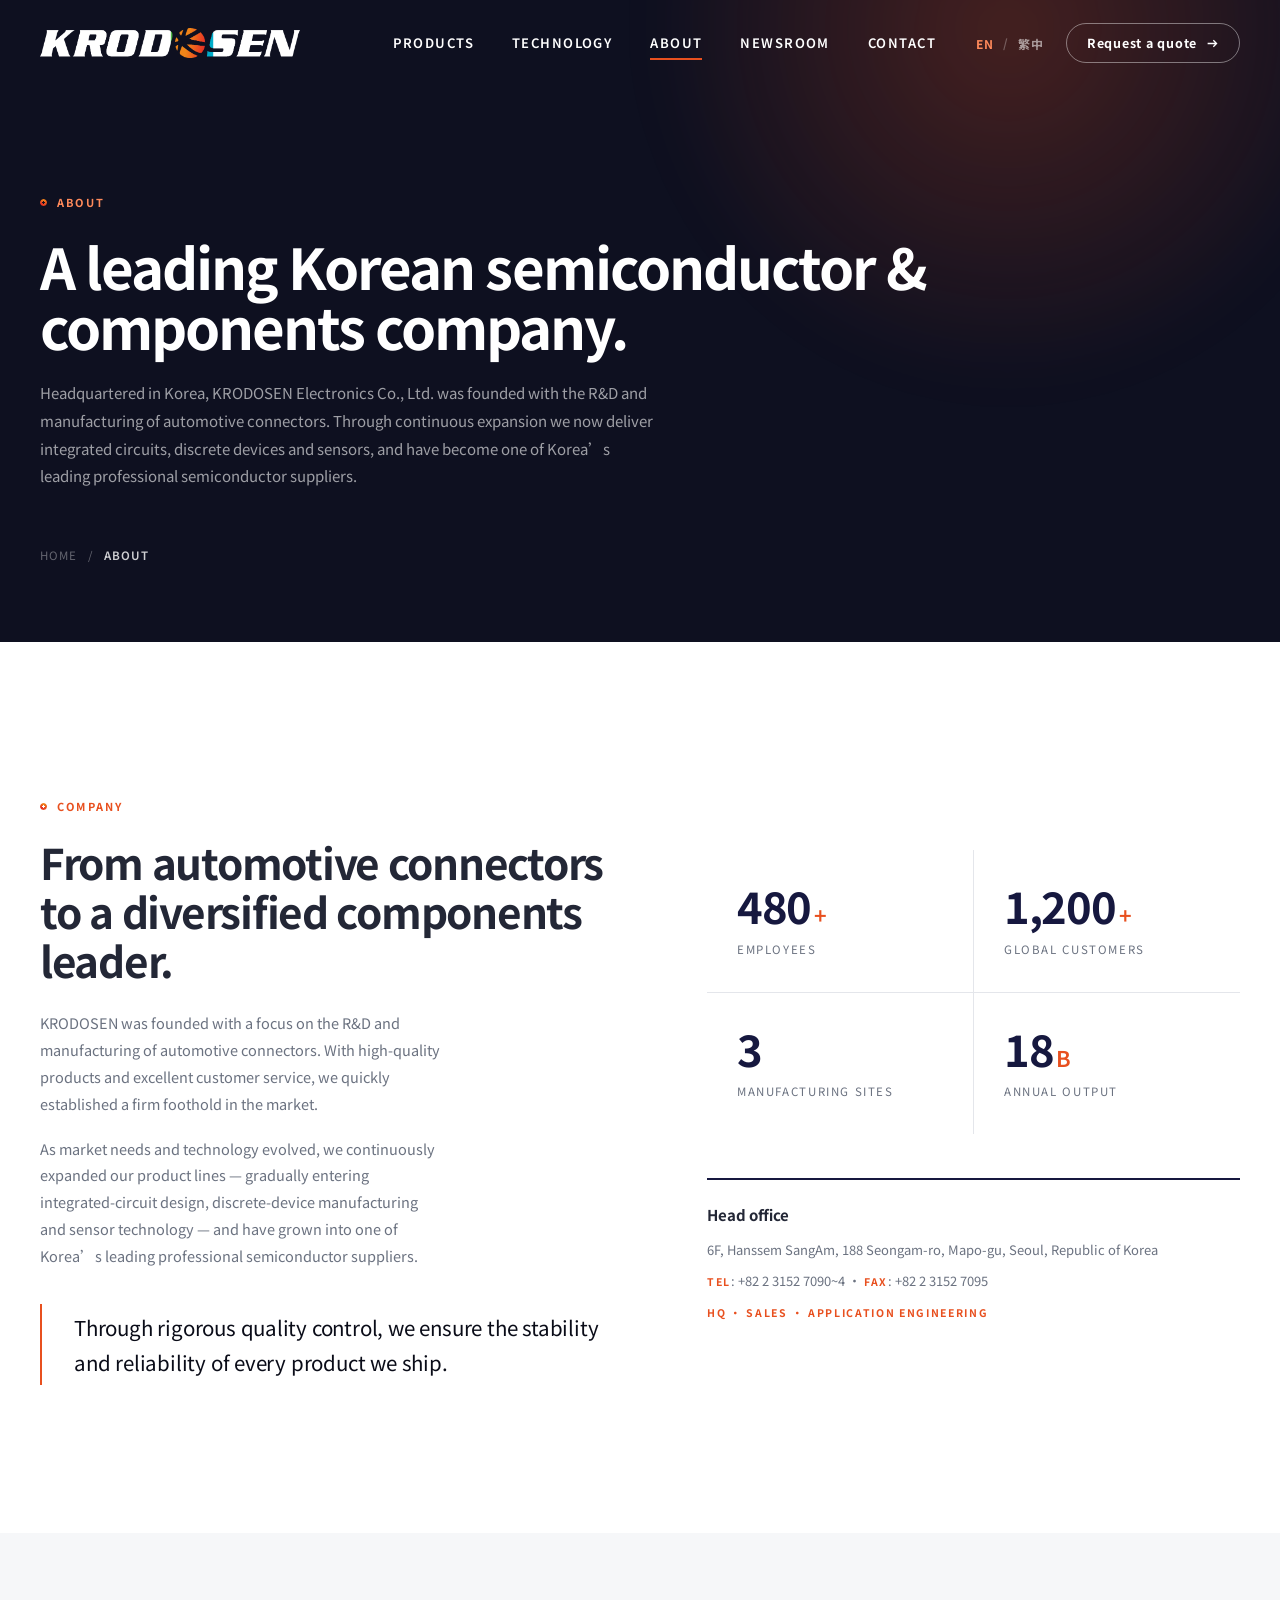
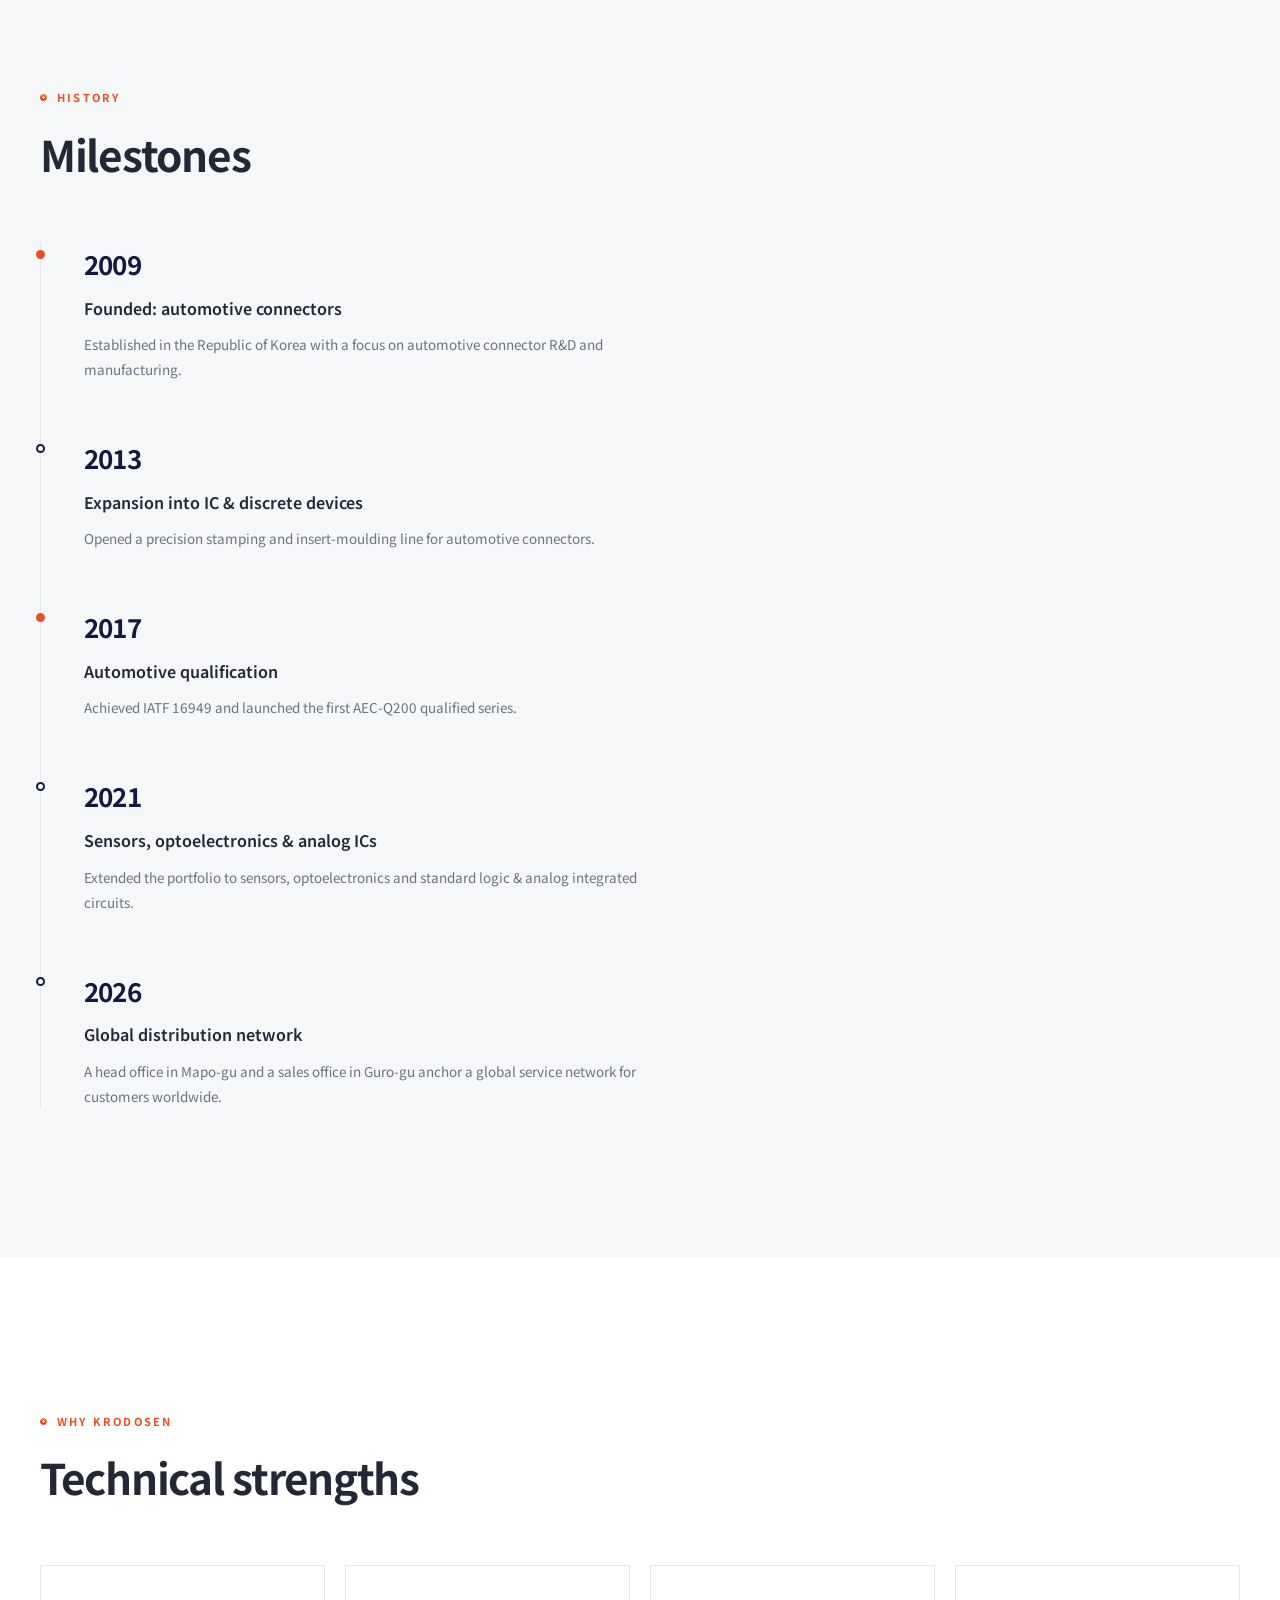
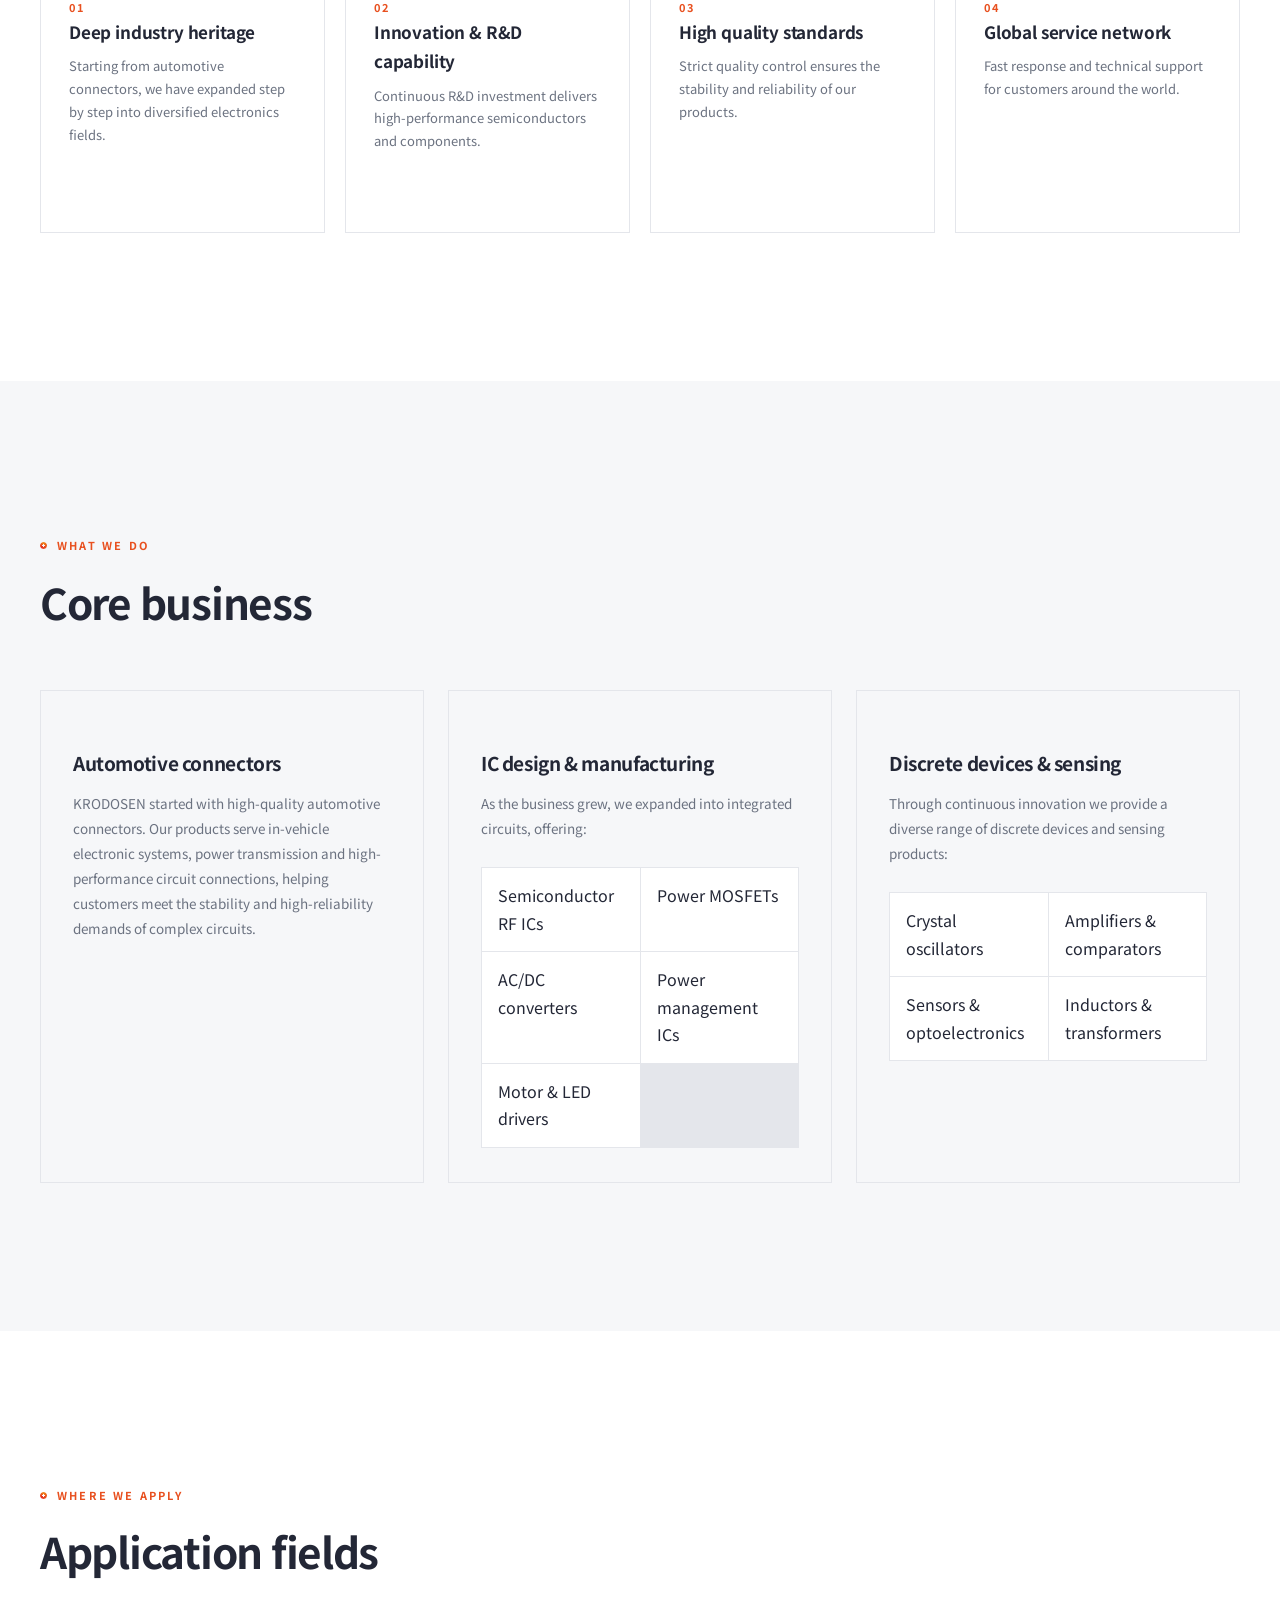
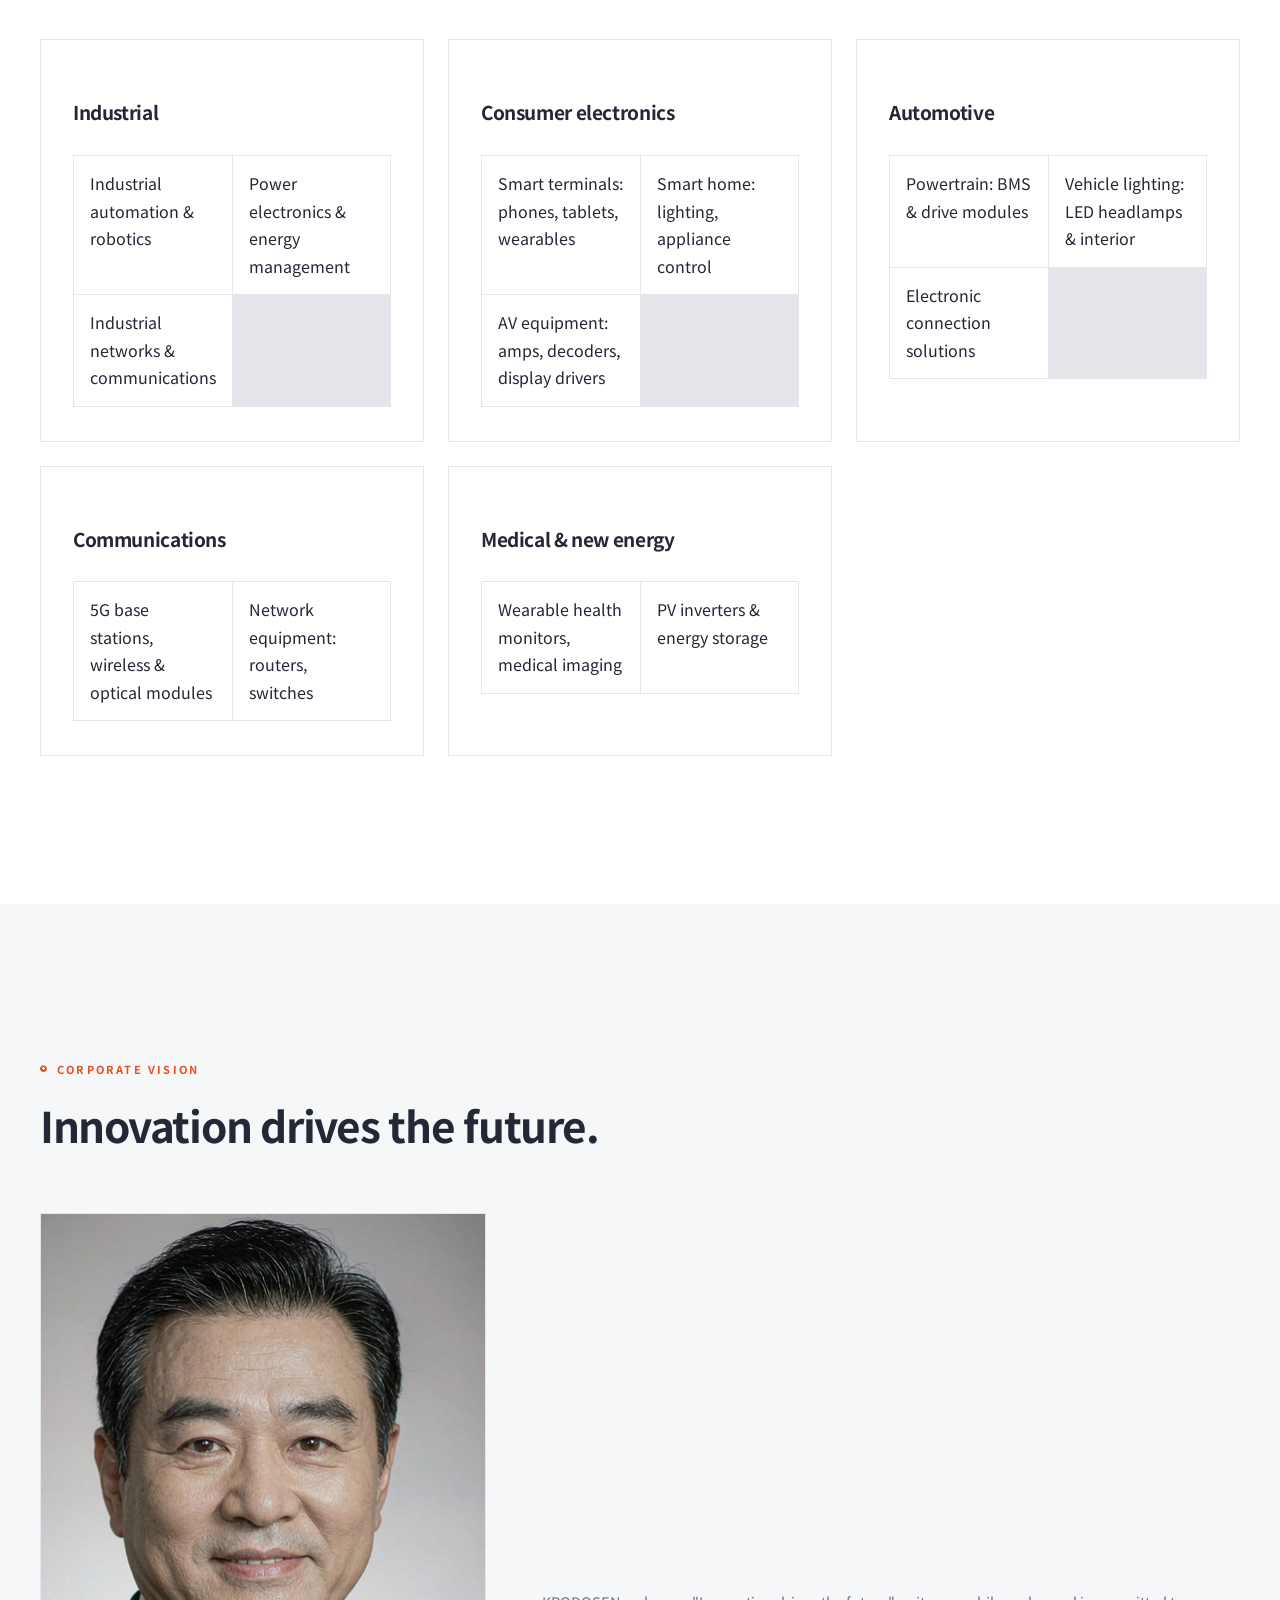
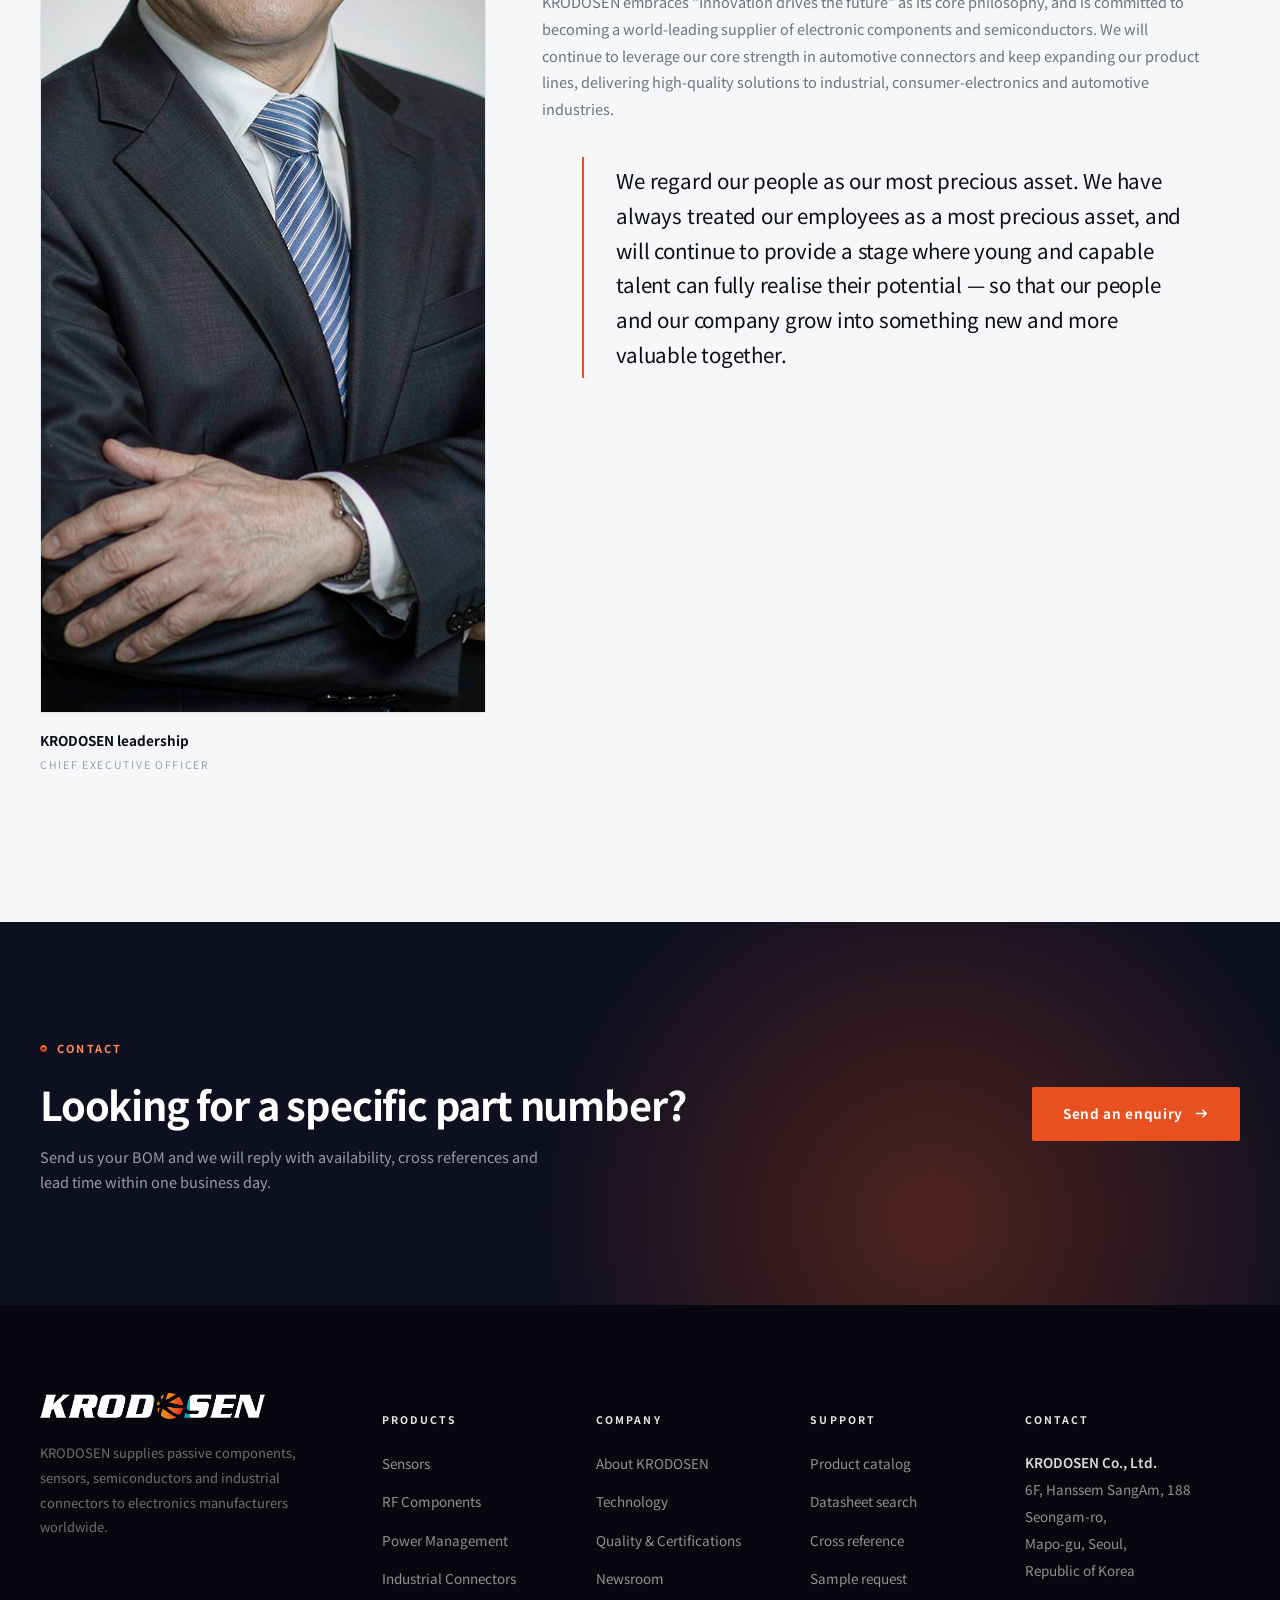
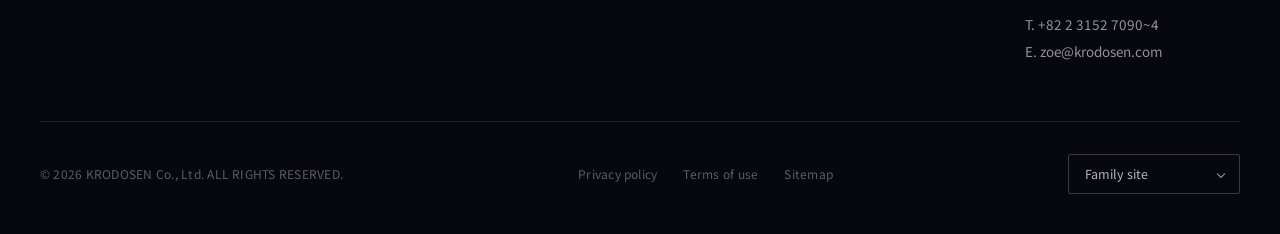
==== about.html @ c0df2460 "KRODOSEN: clean demo data / package artwork / product overview" ====
<!DOCTYPE html>
<html lang="en">
<head>
<meta charset="utf-8">
<meta name="viewport" content="width=device-width, initial-scale=1">
<title>About KRODOSEN — Semiconductor &amp; Electronic Components</title>
<meta name="description" content="KRODOSEN Electronics Co., Ltd. is a Korea-headquartered professional semiconductor and electronic components company — founded on automotive connectors, now spanning ICs, discrete devices and sensors.">
<link rel="icon" href="img/logo.png">
<link rel="preconnect" href="https://cdn.jsdelivr.net">
<link rel="stylesheet" href="https://cdn.jsdelivr.net/gh/orioncactus/pretendard@v1.3.9/dist/web/variable/pretendardvariable-dynamic-subset.min.css">
<link rel="stylesheet" href="https://fonts.googleapis.com/css2?family=Noto+Sans+TC:wght@400;500;700&display=swap">
<link rel="stylesheet" href="assets/css/style.css?v=20261113d">
</head>
<body data-hero="dark">

<header class="hd">
  <div class="hd__in">
    <a href="index.html" class="hd__logo" aria-label="KRODOSEN">
      <img class="logo--c" src="img/logo.png" alt="KRODOSEN">
      <img class="logo--w" src="img/logo-rev.png" alt="KRODOSEN">
    </a>
    <nav class="nav">
      <div class="nav__item">
        <a href="products.html" class="nav__a" data-i18n="nav.products">Products</a>
        <div class="nav__drop">
          <a href="products.html?cat=power_mgmt"><i></i><span data-i18n="nav.p1">Sensors</span></a>
          <a href="products.html?cat=sensor"><i></i><span data-i18n="nav.p2">RF Components</span></a>
          <a href="products.html?cat=rf_components"><i></i><span data-i18n="nav.p3">Power Management</span></a>
          <a href="products.html?cat=industrial_connector"><i></i><span data-i18n="nav.p4">Industrial Connectors</span></a>
        </div>
      </div>
      <div class="nav__item"><a href="technology.html" class="nav__a" data-i18n="nav.tech">Technology</a></div>
      <div class="nav__item"><a href="about.html" class="nav__a is-active" data-i18n="nav.about">About</a></div>
      <div class="nav__item"><a href="news.html" class="nav__a" data-i18n="nav.news">Newsroom</a></div>
      <div class="nav__item"><a href="contact.html" class="nav__a" data-i18n="nav.contact">Contact</a></div>
    </nav>
    <div class="hd__right">
      <div class="lang">
        <button data-lang="en" class="is-on">EN</button><span>/</span><button data-lang="zh-Hant">繁中</button>
      </div>
      <a href="contact.html" class="hd__cta">
        <span data-i18n="nav.cta">Request a quote</span>
        <svg viewBox="0 0 16 16" fill="none" stroke="currentColor" stroke-width="1.6"><path d="M2 8h11M9 4l4 4-4 4"/></svg>
      </a>
      <button class="burger" aria-label="Menu"><span></span><span></span><span></span></button>
    </div>
  </div>
</header>

<div class="drawer">
  <div class="drawer__hd">
    <img src="img/logo.png" alt="KRODOSEN">
    <button class="drawer__x" aria-label="Close">&times;</button>
  </div>
  <a class="dl-a" href="products.html"><span data-i18n="nav.products">Products</span><span>01</span></a>
  <a class="dl-a" href="technology.html"><span data-i18n="nav.tech">Technology</span><span>02</span></a>
  <a class="dl-a" href="about.html"><span data-i18n="nav.about">About</span><span>03</span></a>
  <a class="dl-a" href="news.html"><span data-i18n="nav.news">Newsroom</span><span>04</span></a>
  <a class="dl-a" href="contact.html"><span data-i18n="nav.contact">Contact</span><span>05</span></a>
  <div class="drawer__foot">
    <div class="lang" style="margin-bottom:20px">
      <button data-lang="en" class="is-on">EN</button><span>/</span><button data-lang="zh-Hant">繁中</button>
    </div>
    <a href="contact.html" class="btn btn--n"><span data-i18n="nav.cta">Request a quote</span></a>
  </div>
</div>

<section class="ph">
  <div class="ph__glow"></div>
  <div class="wrap ph__in">
    <span class="eyebrow eyebrow--light" data-i18n="ad.crumb">About</span>
    <h1 data-i18n-html="ad.h">A leading Korean semiconductor &amp; components company.</h1>
    <p data-i18n="ad.p">Headquartered in Korea, KRODOSEN Electronics Co., Ltd. was founded with the R&amp;D and manufacturing of automotive connectors. Through continuous expansion we now deliver integrated circuits, discrete devices and sensors, and have become one of Korea's leading professional semiconductor suppliers.</p>
    <div class="crumb"><span data-i18n="common.home">Home</span><span>/</span><b data-i18n="ad.crumb">About</b></div>
  </div>
</section>

<section class="sec">
  <div class="wrap">
    <div class="split">
      <div class="rv">
        <span class="eyebrow" data-i18n="ab.story.eyebrow">Company</span>
        <h2 class="h-lg" style="margin-top:20px" data-i18n-html="ab.story.h">From automotive connectors to a diversified components leader.</h2>
        <p class="sec__desc" style="margin-top:26px" data-i18n="ab.story.p1">KRODOSEN was founded with a focus on the R&amp;D and manufacturing of automotive connectors. With high-quality products and excellent customer service, we quickly established a firm foothold in the market.</p>
        <p class="sec__desc" style="margin-top:18px" data-i18n="ab.story.p2">As market needs and technology evolved, we continuously expanded our product lines — gradually entering integrated-circuit design, discrete-device manufacturing and sensor technology — and have grown into one of Korea's leading professional semiconductor suppliers.</p>
        <p class="quote" style="margin-top:34px" data-i18n-html="ab.story.quote">Through rigorous quality control, we ensure the stability and reliability of every product we ship.</p>
      </div>
      <div class="rv" data-d="1">
        <div class="stats" style="background:#E4E6EB;margin-top:0">
          <div class="stat" style="background:#fff;color:#0A0C18">
            <b style="color:#16183F"><span data-count="480">0</span><i style="color:#E8501F">+</i></b>
            <small style="color:#6B7280" data-i18n="ad.s1">Employees</small>
          </div>
          <div class="stat" style="background:#fff;color:#0A0C18">
            <b style="color:#16183F"><span data-count="1200">0</span><i style="color:#E8501F">+</i></b>
            <small style="color:#6B7280" data-i18n="ad.s2">Global customers</small>
          </div>
          <div class="stat" style="background:#fff">
            <b style="color:#16183F"><span data-count="3">0</span></b>
            <small style="color:#6B7280" data-i18n="ad.s3">Manufacturing sites</small>
          </div>
          <div class="stat" style="background:#fff">
            <b style="color:#16183F"><span data-count="18" data-dec="0">0</span><i style="color:#E8501F">B</i></b>
            <small style="color:#6B7280" data-i18n="ad.s4">Annual output</small>
          </div>
        </div>
        <div class="offices" style="margin-top:44px;grid-template-columns:1fr">
          <div class="office">
            <b data-i18n="cd.i3">Head office</b>
            <p>6F, Hanssem SangAm, 188 Seongam-ro, Mapo-gu, Seoul, Republic of Korea<br><span data-i18n="cd.tel">Tel</span>: +82 2 3152 7090~4 · <span data-i18n="cd.fax">Fax</span>: +82 2 3152 7095</p>
            <span>HQ · Sales · Application engineering</span>
          </div>
        </div>
      </div>
    </div>
  </div>
</section>

<section class="sec sec--gray">
  <div class="wrap">
    <div class="sec__hd">
      <div class="rv">
        <span class="eyebrow" data-i18n="ad.tl.eyebrow">History</span>
        <h2 class="h-lg" data-i18n="ad.tl.h">Milestones</h2>
      </div>
    </div>
    <div class="tl rv">
      <div class="tli is-key">
        <b data-i18n="ad.tl1.y">2009</b>
        <h4 data-i18n="ad.tl1.t">Company founded</h4>
        <p data-i18n="ad.tl1.d">Established as a multilayer ceramic capacitor distributor in the Republic of Korea.</p>
      </div>
      <div class="tli">
        <b data-i18n="ad.tl2.y">2013</b>
        <h4 data-i18n="ad.tl2.t">First in-house production line</h4>
        <p data-i18n="ad.tl2.d">Opened a precision stamping and insert-moulding line for automotive connectors.</p>
      </div>
      <div class="tli is-key">
        <b data-i18n="ad.tl3.y">2017</b>
        <h4 data-i18n="ad.tl3.t">Automotive qualification</h4>
        <p data-i18n="ad.tl3.d">Achieved IATF 16949 and launched the first AEC-Q200 qualified series.</p>
      </div>
      <div class="tli">
        <b data-i18n="ad.tl4.y">2021</b>
        <h4 data-i18n="ad.tl4.t">Sensors and active devices</h4>
        <p data-i18n="ad.tl4.d">Extended the portfolio to hall-effect sensors, current sensing and power management ICs.</p>
      </div>
      <div class="tli">
        <b data-i18n="ad.tl5.y">2026</b>
        <h4 data-i18n="ad.tl5.t">Global distribution network</h4>
        <p data-i18n="ad.tl5.d">A head office in Mapo-gu and a sales office in Guro-gu anchor a global service network for customers worldwide.</p>
      </div>
    </div>
  </div>
</section>

<section class="sec">
  <div class="wrap">
    <div class="sec__hd">
      <div class="rv">
        <span class="eyebrow" data-i18n="ab.adv.eyebrow">Why KRODOSEN</span>
        <h2 class="h-lg" data-i18n="ab.adv.h">Technical strengths</h2>
      </div>
    </div>
    <div class="appgrid">
      <div class="appcard rv">
        <span class="valcard__n">01</span>
        <h4 data-i18n="ab.adv1.t">Deep industry heritage</h4>
        <p data-i18n="ab.adv1.d">Starting from automotive connectors, we have expanded step by step into diversified electronics fields.</p>
      </div>
      <div class="appcard rv" data-d="1">
        <span class="valcard__n">02</span>
        <h4 data-i18n="ab.adv2.t">Innovation &amp; R&amp;D capability</h4>
        <p data-i18n="ab.adv2.d">Continuous R&amp;D investment delivers high-performance semiconductors and components.</p>
      </div>
      <div class="appcard rv" data-d="2">
        <span class="valcard__n">03</span>
        <h4 data-i18n="ab.adv3.t">High quality standards</h4>
        <p data-i18n="ab.adv3.d">Strict quality control ensures the stability and reliability of our products.</p>
      </div>
      <div class="appcard rv" data-d="3">
        <span class="valcard__n">04</span>
        <h4 data-i18n="ab.adv4.t">Global service network</h4>
        <p data-i18n="ab.adv4.d">Fast response and technical support for customers around the world.</p>
      </div>
    </div>
  </div>
</section>

<section class="sec sec--gray">
  <div class="wrap">
    <div class="sec__hd">
      <div class="rv">
        <span class="eyebrow" data-i18n="ab.biz.eyebrow">What we do</span>
        <h2 class="h-lg" data-i18n="ab.biz.h">Core business</h2>
      </div>
    </div>
    <div class="valgrid">
      <div class="valcard rv">
        <h4 data-i18n="ab.biz1.t">Automotive connectors</h4>
        <p data-i18n="ab.biz1.d">KRODOSEN started with high-quality automotive connectors. Our products serve in-vehicle electronic systems, power transmission and high-performance circuit connections, helping customers meet the stability and high-reliability demands of complex circuits.</p>
      </div>
      <div class="valcard rv" data-d="1">
        <h4 data-i18n="ab.biz2.t">IC design &amp; manufacturing</h4>
        <p data-i18n="ab.biz2.d">As the business grew, we expanded into integrated circuits, offering:</p>
        <div data-i18n-html="ab.biz2.list"></div>
      </div>
      <div class="valcard rv" data-d="2">
        <h4 data-i18n="ab.biz3.t">Discrete devices &amp; sensing</h4>
        <p data-i18n="ab.biz3.d">Through continuous innovation we provide a diverse range of discrete devices and sensing products:</p>
        <div data-i18n-html="ab.biz3.list"></div>
      </div>
    </div>
  </div>
</section>

<section class="sec">
  <div class="wrap">
    <div class="sec__hd">
      <div class="rv">
        <span class="eyebrow" data-i18n="ab.app.eyebrow">Where we apply</span>
        <h2 class="h-lg" data-i18n="ab.app.h">Application fields</h2>
      </div>
    </div>
    <div class="valgrid">
      <div class="valcard rv">
        <h4 data-i18n="ab.app1.t">Industrial</h4>
        <div data-i18n-html="ab.app1.list"></div>
      </div>
      <div class="valcard rv" data-d="1">
        <h4 data-i18n="ab.app2.t">Consumer electronics</h4>
        <div data-i18n-html="ab.app2.list"></div>
      </div>
      <div class="valcard rv" data-d="2">
        <h4 data-i18n="ab.app3.t">Automotive</h4>
        <div data-i18n-html="ab.app3.list"></div>
      </div>
      <div class="valcard rv" data-d="3">
        <h4 data-i18n="ab.app4.t">Communications</h4>
        <div data-i18n-html="ab.app4.list"></div>
      </div>
      <div class="valcard rv" data-d="4">
        <h4 data-i18n="ab.app5.t">Medical &amp; new energy</h4>
        <div data-i18n-html="ab.app5.list"></div>
      </div>
    </div>
  </div>
</section>

<section class="sec sec--gray">
  <div class="wrap">
    <div class="sec__hd">
      <div class="rv">
        <span class="eyebrow" data-i18n="ad.v.eyebrow">Corporate Vision</span>
        <h2 class="h-lg" data-i18n-html="ad.v.h">Innovation drives the future.</h2>
      </div>
    </div>
    <div class="split split--vision">
      <figure class="vision__fig rv" data-ceo>
        <img src="img/ceo.jpg" alt="KRODOSEN chief executive portrait" width="880" height="1100" onerror="this.parentNode.classList.add('is-empty')">
        <div class="vision__ph" aria-hidden="true"><span>Executive portrait</span></div>
        <figcaption>
          <b data-i18n="ad.v.ceo.name">KRODOSEN leadership</b>
          <span data-i18n="ad.v.ceo.role">Chief Executive Officer</span>
        </figcaption>
      </figure>
      <div class="vision__txt rv" data-d="1">
        <p class="sec__desc" style="max-width:46em" data-i18n="ad.v.p">KRODOSEN embraces "Innovation drives the future" as its core philosophy, and is committed to becoming a world-leading supplier of electronic components and semiconductors. We will continue to leverage our core strength in automotive connectors and keep expanding our product lines, delivering high-quality solutions to industrial, consumer-electronics and automotive industries.</p>
        <blockquote class="quote" data-i18n-html="ad.v.people">We regard our people as our most precious asset. We have always treated our employees as a most precious asset, and will continue to provide a stage where young and capable talent can fully realise their potential — so that our people and our company grow into something new and more valuable together.</blockquote>
      </div>
    </div>
  </div>
</section>

<section class="cta">
  <div class="cta__glow"></div>
  <div class="wrap">
    <div class="cta__in">
      <div class="rv">
        <span class="eyebrow eyebrow--light">Contact</span>
        <h2 style="margin-top:20px" data-i18n="cta.h">Looking for a specific part number?</h2>
        <p data-i18n="cta.p">Send us your BOM and we will reply with availability, cross references and lead time within one business day.</p>
      </div>
      <div class="rv" data-d="1"><a href="contact.html" class="btn btn--o"><span data-i18n="cta.b1">Send an enquiry</span>
        <svg viewBox="0 0 16 16" fill="none" stroke="currentColor" stroke-width="1.6"><path d="M2 8h11M9 4l4 4-4 4"/></svg></a></div>
    </div>
  </div>
</section>

<footer class="ft">
  <div class="wrap">
    <div class="ft__top">
      <div>
        <div class="ft__logo"><img src="img/logo-rev.png" alt="KRODOSEN"></div>
        <p class="ft__slogan" data-i18n="ft.slogan">KRODOSEN supplies passive components, sensors, semiconductors and industrial connectors to electronics manufacturers worldwide.</p>
      </div>
      <div class="ft__col">
        <h5 data-i18n="ft.h.products">Products</h5>
        <ul>
          <li><a href="products.html?cat=power_mgmt" data-i18n="nav.p1">Sensors</a></li>
          <li><a href="products.html?cat=sensor" data-i18n="nav.p2">RF Components</a></li>
          <li><a href="products.html?cat=rf_components" data-i18n="nav.p3">Power Management</a></li>
          <li><a href="products.html?cat=industrial_connector" data-i18n="nav.p4">Industrial Connectors</a></li>
        </ul>
      </div>
      <div class="ft__col">
        <h5 data-i18n="ft.h.company">Company</h5>
        <ul>
          <li><a href="about.html" data-i18n="ft.l.about">About KRODOSEN</a></li>
          <li><a href="technology.html" data-i18n="ft.l.tech">Technology</a></li>
          <li><a href="technology.html#quality" data-i18n="ft.l.quality">Quality &amp; Certifications</a></li>
          <li><a href="news.html" data-i18n="ft.l.news">Newsroom</a></li>
        </ul>
      </div>
      <div class="ft__col">
        <h5 data-i18n="ft.h.support">Support</h5>
        <ul>
          <li><a href="products.html" data-i18n="ft.l.catalog">Product catalog</a></li>
          <li><a href="products.html" data-i18n="ft.l.datasheet">Datasheet search</a></li>
          <li><a href="contact.html" data-i18n="ft.l.cross">Cross reference</a></li>
          <li><a href="contact.html" data-i18n="ft.l.sample">Sample request</a></li>
        </ul>
      </div>
      <div>
        <h5 data-i18n="ft.h.contact">Contact</h5>
        <address class="ft__addr">
          <b>KRODOSEN Co., Ltd.</b><br>
          6F, Hanssem SangAm, 188 Seongam-ro,<br>Mapo-gu, Seoul,<br>Republic of Korea<br><br>
          T. <a href="tel:+82231527090">+82 2 3152 7090~4</a><br>
          E. <a href="mailto:zoe@krodosen.com">zoe@krodosen.com</a>
        </address>
      </div>
    </div>
    <div class="ft__bot">
      <div>&copy; <span data-year>2026</span> KRODOSEN Co., Ltd. <span data-i18n="ft.rights">ALL RIGHTS RESERVED.</span></div>
      <ul>
        <li><a href="#" data-i18n="ft.l.privacy">Privacy policy</a></li>
        <li><a href="#" data-i18n="ft.l.terms">Terms of use</a></li>
        <li><a href="sitemap.xml" data-i18n="ft.l.sitemap">Sitemap</a></li>
      </ul>
      <div class="ft__fam">
        <select aria-label="Family site">
          <option data-i18n="ft.family">Family site</option>
          <option data-i18n="ft.f1">KRODOSEN Korea</option>
          <option data-i18n="ft.f2">KRODOSEN Global</option>
          <option data-i18n="ft.f3">KRODOSEN Careers</option>
        </select>
      </div>
    </div>
  </div>
</footer>

<script src="assets/js/i18n.js?v=20261113d"></script>
<script src="assets/js/cms-config.js?v=20261113d"></script>
<script src="assets/js/store.js?v=20261113d"></script>
<script src="assets/js/app.js?v=20261113d"></script>
</body>
</html>
---- assets/css/style.css ----
/* ==========================================================================
   KRODOSEN — Global Stylesheet
   Design language: Korean B2B tech (Samsung Electro-Mechanics / SIMMTECH ref.)
   Tokens derived from the KRODOSEN wordmark
   ========================================================================== */

:root{
  /* Brand — sampled from logo */
  --navy:      #16183F;
  --navy-2:    #1E2153;
  --navy-3:    #2A2D6B;
  --gold:      #F0A818;
  --plum:      #A84884;
  --green:     #48B448;
  --cyan:      #00A9C1;
  --orange:    #F08418;
  --burst:     #E8501F;
  --burst-2:   #E43024;

  /* Neutrals */
  --ink:       #0A0C18;
  --ink-2:     #232736;
  --muted:     #6B7280;
  --muted-2:   #9AA1AE;
  --line:      #E4E6EB;
  --line-2:    #EFF1F4;
  --paper:     #FFFFFF;
  --paper-2:   #F6F7F9;
  --paper-3:   #0E1020;

  /* Type */
  --font: "Pretendard Variable", Pretendard, "Noto Sans TC", -apple-system,
          BlinkMacSystemFont, "Segoe UI", Roboto, "Helvetica Neue", Arial, sans-serif;
  --mono: "SF Mono", ui-monospace, "JetBrains Mono", Menlo, Consolas, monospace;

  /* Rhythm */
  --wrap: 1320px;
  --pad: 40px;
  --sec: 148px;
  --r: 2px;

  --ease: cubic-bezier(.22,.61,.24,1);
  --ease-out: cubic-bezier(.16,1,.3,1);
}

*,*::before,*::after{ box-sizing:border-box; }

html{ -webkit-text-size-adjust:100%; scroll-behavior:smooth; }

body{
  margin:0;
  font-family:var(--font);
  font-size:16px;
  line-height:1.72;
  color:var(--ink-2);
  background:var(--paper);
  -webkit-font-smoothing:antialiased;
  text-rendering:optimizeLegibility;
  overflow-x:hidden;
}

body[data-lang="zh-Hant"]{ word-break:normal; line-height:1.8; }

img{ max-width:100%; display:block; border:0; }
a{ color:inherit; text-decoration:none; }
button{ font-family:inherit; }
::selection{ background:var(--navy); color:#fff; }

h1,h2,h3,h4,p,figure,ul,ol{ margin:0; padding:0; }
li{ list-style:none; }

.wrap{ max-width:var(--wrap); margin:0 auto; padding:0 var(--pad); }

/* ---------- shared type ---------- */
.eyebrow{
  display:inline-flex; align-items:center; gap:10px;
  font-size:11px; font-weight:700; letter-spacing:.2em; text-transform:uppercase;
  color:var(--burst);
}
.eyebrow::before{
  content:""; width:7px; height:7px; flex:none;
  background:conic-gradient(from 0deg,#F0871A,#E8501F,#E43024,#F0871A);
  border-radius:50%;
  -webkit-mask:radial-gradient(circle,transparent 26%,#000 27%);
          mask:radial-gradient(circle,transparent 26%,#000 27%);
}
.eyebrow--light{ color:#FF8A5B; }

.h-xl{ font-size:clamp(38px,5.4vw,74px); line-height:1.06; letter-spacing:-.035em; font-weight:700; }
.h-lg{ font-size:clamp(28px,3.3vw,46px); line-height:1.16; letter-spacing:-.03em; font-weight:700; }
.h-md{ font-size:clamp(20px,1.65vw,27px); line-height:1.34; letter-spacing:-.02em; font-weight:600; }
.h-sm{ font-size:18px; line-height:1.45; letter-spacing:-.015em; font-weight:600; }
.lead{ font-size:clamp(15px,1.1vw,17px); line-height:1.85; color:var(--muted); }
.num{ font-variant-numeric:tabular-nums; }

/* ==========================================================================
   HEADER
   ========================================================================== */
.hd{
  position:fixed; inset:0 0 auto 0; z-index:900;
  transition:background .38s var(--ease), box-shadow .38s var(--ease), border-color .38s;
  border-bottom:1px solid transparent;
}
.hd__in{
  max-width:var(--wrap); margin:0 auto; padding:0 var(--pad);
  height:86px; display:flex; align-items:center; gap:40px;
  transition:height .38s var(--ease);
}
.hd__logo{ flex:none; display:flex; align-items:center; }
.hd__logo img{ height:30px; width:auto; transition:opacity .3s; }
.hd__logo .logo--w{ display:none; }

/* over hero → light text */
.hd[data-theme="dark"] .hd__logo .logo--c{ display:none; }
.hd[data-theme="dark"] .hd__logo .logo--w{ display:block; }
.hd[data-theme="dark"] .nav__a,
.hd[data-theme="dark"] .lang,
.hd[data-theme="dark"] .hd__cta{ color:#fff; }
.hd[data-theme="dark"] .hd__cta{ border-color:rgba(255,255,255,.42); }
.hd[data-theme="dark"] .hd__cta:hover{ background:#fff; color:var(--navy); }
.hd[data-theme="dark"] .burger span{ background:#fff; }

.hd.is-stuck{
  background:rgba(255,255,255,.94);
  -webkit-backdrop-filter:saturate(180%) blur(14px);
          backdrop-filter:saturate(180%) blur(14px);
  border-bottom-color:var(--line);
}
.hd.is-stuck .hd__in{ height:72px; }
.hd.is-stuck .hd__logo .logo--c{ display:block; }
.hd.is-stuck .hd__logo .logo--w{ display:none; }
.hd.is-stuck .nav__a,
.hd.is-stuck .lang{ color:var(--ink); }
.hd.is-stuck .hd__cta{ color:var(--navy); border-color:var(--line); }
.hd.is-stuck .hd__cta:hover{ background:var(--navy); color:#fff; border-color:var(--navy); }
.hd.is-stuck .burger span{ background:var(--ink); }
.hd.is-stuck .hd__logo img{ height:26px; }

/* nav */
.nav{ display:flex; align-items:center; gap:38px; margin-left:auto; height:100%; }
.nav__item{ position:relative; height:100%; display:flex; align-items:center; }
.nav__a{
  position:relative; display:block;
  font-size:13px; font-weight:600; letter-spacing:.11em; text-transform:uppercase;
  color:var(--ink); padding:6px 0; transition:color .25s;
}
.nav__a::after{
  content:""; position:absolute; left:0; right:100%; bottom:0; height:2px;
  background:var(--burst); transition:right .34s var(--ease-out);
}
.nav__item:hover .nav__a::after,
.nav__a.is-active::after{ right:0; }

/* dropdown */
.nav__drop{
  position:absolute; top:100%; left:-26px; min-width:288px;
  background:#fff; border:1px solid var(--line); border-top:2px solid var(--navy);
  padding:10px; opacity:0; visibility:hidden; transform:translateY(10px);
  transition:opacity .28s var(--ease), transform .28s var(--ease), visibility .28s;
  box-shadow:0 24px 60px rgba(10,12,24,.10);
}
.nav__item:hover .nav__drop{ opacity:1; visibility:visible; transform:translateY(0); }
.nav__drop a{
  display:flex; align-items:center; gap:12px; padding:13px 14px;
  font-size:13.5px; font-weight:500; letter-spacing:.01em; color:var(--ink-2);
  text-transform:none; transition:background .2s, color .2s;
}
.nav__drop a i{
  width:5px; height:5px; flex:none; border-radius:50%; background:var(--muted-2);
  transition:background .2s;
}
.nav__drop a:hover{ background:var(--paper-2); color:var(--navy); }
.nav__drop a:hover i{ background:var(--burst); }

.hd__right{ display:flex; align-items:center; gap:22px; flex:none; }
.lang{
  display:inline-flex; align-items:center; gap:9px; color:var(--ink);
  font-size:12px; font-weight:700; letter-spacing:.08em;
}
.lang button{
  background:none; border:0; padding:2px 0; cursor:pointer;
  font-size:12px; font-weight:700; letter-spacing:.08em; color:inherit; opacity:.55;
  transition:opacity .22s, color .22s;
}
.lang button.is-on{ opacity:1; color:var(--burst); }
.hd[data-theme="dark"] .lang button.is-on{ color:#FF8A5B; }
.lang span{ opacity:.28; }

.hd__cta{
  display:inline-flex; align-items:center; gap:9px;
  height:40px; padding:0 20px; border:1px solid var(--line); border-radius:999px;
  font-size:12.5px; font-weight:700; letter-spacing:.06em; color:var(--navy);
  transition:all .28s var(--ease);
}
.hd__cta svg{ width:13px; height:13px; transition:transform .28s var(--ease); }
.hd__cta:hover svg{ transform:translateX(4px); }

.burger{ display:none; width:34px; height:34px; background:none; border:0; padding:7px 0; cursor:pointer; }
.burger span{ display:block; height:1.6px; background:var(--ink); transition:.3s var(--ease); }
.burger span+span{ margin-top:7px; }

/* ==========================================================================
   HERO
   ========================================================================== */
.hero{
  position:relative; min-height:min(100vh,900px); background:var(--paper-3);
  color:#fff; display:flex; flex-direction:column; justify-content:flex-end;
  overflow:hidden; padding-top:86px;
}
.hero__bg{ position:absolute; inset:0; overflow:hidden; }
.hero__bg svg{ position:absolute; inset:0; width:100%; height:100%; }
.hero__glow{
  position:absolute; width:1200px; height:1200px; border-radius:50%;
  top:-42%; right:-24%;
  background:radial-gradient(circle,rgba(232,80,31,.28),transparent 62%);
  filter:blur(30px);
}
.hero__glow2{
  position:absolute; width:900px; height:900px; border-radius:50%;
  bottom:-46%; left:-16%;
  background:radial-gradient(circle,rgba(0,169,193,.22),transparent 64%);
  filter:blur(30px);
}
.hero__mark{
  position:absolute; right:-30px; top:48%; transform:translateY(-50%);
  width:min(34vw,430px); opacity:.92; pointer-events:none;
  -webkit-mask-image:radial-gradient(circle at 50% 50%,#000 62%,transparent 96%);
          mask-image:radial-gradient(circle at 50% 50%,#000 62%,transparent 96%);
  animation:spin 110s linear infinite;
}
@keyframes spin{ to{ transform:translateY(-50%) rotate(360deg); } }

.hero__in{ position:relative; z-index:2; padding:120px 0 0; }
.hero__kick{
  display:flex; align-items:center; gap:16px; margin-bottom:34px;
  font-size:11.5px; font-weight:700; letter-spacing:.26em; text-transform:uppercase;
  color:rgba(255,255,255,.62);
}
.hero__kick b{ color:#fff; font-weight:700; }
.hero__kick .rule{ width:64px; height:1px; background:rgba(255,255,255,.32); }

.hero h1{
  font-size:clamp(40px,6.1vw,88px); line-height:1.03; letter-spacing:-.042em;
  font-weight:700; max-width:16em;
}
.hero h1 em{ font-style:normal; color:#FF8A5B; }
.hero__sub{
  margin-top:34px; max-width:590px;
  font-size:clamp(15px,1.12vw,17px); line-height:1.85; color:rgba(255,255,255,.66);
}
.hero__acts{ display:flex; align-items:center; gap:14px; margin-top:46px; }

.btn{
  display:inline-flex; align-items:center; gap:11px;
  height:54px; padding:0 30px; border-radius:var(--r);
  font-size:13.5px; font-weight:700; letter-spacing:.05em;
  border:1px solid transparent; cursor:pointer;
  transition:all .3s var(--ease);
}
.btn svg{ width:15px; height:15px; transition:transform .3s var(--ease); }
.btn:hover svg{ transform:translateX(5px); }
.btn--p{ background:#fff; color:var(--navy); }
.btn--p:hover{ background:var(--burst); color:#fff; }
.btn--g{ border-color:rgba(255,255,255,.34); color:#fff; }
.btn--g:hover{ background:rgba(255,255,255,.1); border-color:rgba(255,255,255,.6); }
.btn--n{ background:var(--navy); color:#fff; }
.btn--n:hover{ background:var(--burst); }
.btn--o{ background:var(--burst); color:#fff; }
.btn--o:hover{ background:var(--navy); }
.btn--line{ border-color:var(--line); color:var(--navy); }
.btn--line:hover{ border-color:var(--navy); background:var(--navy); color:#fff; }

/* hero bottom category rail */
.hero__rail{
  position:relative; z-index:2; margin-top:76px;
  border-top:1px solid rgba(255,255,255,.14);
}
.hero__rail .wrap{ display:grid; grid-template-columns:repeat(4,1fr); }
.railcell{
  padding:26px 28px 30px; border-right:1px solid rgba(255,255,255,.09);
  display:flex; align-items:flex-start; gap:14px;
  transition:background .3s var(--ease);
}
.railcell:last-child{ border-right:0; }
.railcell:hover{ background:rgba(255,255,255,.055); }
.railcell svg{
  width:24px; height:24px; flex:none; margin-top:2px; opacity:.9;
}
.railcell > div{ min-width:0; }
.railcell b{
  display:block; font-size:13.5px; font-weight:600; letter-spacing:.02em; margin-bottom:3px;
}
.railcell small{
  font-size:10.5px; letter-spacing:.16em; text-transform:uppercase; color:rgba(255,255,255,.38);
}
.railcell:hover b{ color:#FF8A5B; }

.scrollbar{
  position:absolute; right:calc(var(--pad) + 2px); bottom:212px; z-index:3;
  display:flex; flex-direction:column; align-items:center; gap:14px;
  font-size:9.5px; letter-spacing:.3em; text-transform:uppercase;
  color:rgba(255,255,255,.45); writing-mode:vertical-rl;
}
.scrollbar::after{
  content:""; width:1px; height:56px; background:rgba(255,255,255,.28);
  animation:drop 2.4s var(--ease) infinite;
}
@keyframes drop{ 0%{ transform:scaleY(.2); transform-origin:top; opacity:0; }
  40%{ opacity:1; } 100%{ transform:scaleY(1); transform-origin:top; opacity:0; } }

/* ==========================================================================
   SECTIONS
   ========================================================================== */
.sec{ padding:var(--sec) 0; position:relative; }
.sec--tight{ padding:calc(var(--sec) * .68) 0; }
.sec--gray{ background:var(--paper-2); }
.sec--ink{ background:var(--navy); color:#fff; }

.sec__hd{ display:flex; align-items:flex-end; justify-content:space-between; gap:60px; margin-bottom:64px; }
.sec__hd .h-lg{ margin-top:20px; }
.sec__desc{ max-width:400px; font-size:14.5px; line-height:1.85; color:var(--muted); }
.sec--ink .sec__desc{ color:rgba(255,255,255,.6); }

.linkmore{
  display:inline-flex; align-items:center; gap:10px;
  font-size:12.5px; font-weight:700; letter-spacing:.1em; text-transform:uppercase;
  color:var(--navy); padding-bottom:6px; border-bottom:1px solid var(--navy);
  transition:gap .3s var(--ease), color .25s, border-color .25s;
}
.linkmore:hover{ gap:16px; color:var(--burst); border-color:var(--burst); }
.linkmore svg{ width:13px; height:13px; }

/* ---------- product grid (4 categories) ---------- */
.pgrid{ display:grid; grid-template-columns:repeat(2,1fr); gap:1px; background:var(--line); border:1px solid var(--line); }
.pcard{
  position:relative; background:#fff; padding:0; overflow:hidden;
  display:flex; flex-direction:column; transition:background .35s var(--ease);
}
.pcard__fig{
  position:relative; aspect-ratio:4/3; overflow:hidden; background:var(--paper-2);
  display:flex; align-items:center; justify-content:center;
}
.pcard__fig::after{
  content:""; position:absolute; inset:0;
  background:linear-gradient(180deg,transparent 42%,rgba(10,12,24,.5));
  opacity:0; transition:opacity .4s var(--ease);
}
.pcard__fig .art{ width:100%; height:100%; object-fit:cover; object-position:center; display:block; transform:scale(1); transition:transform .9s var(--ease-out); }
.pcard:hover .pcard__fig .art{ transform:scale(1.055); }
.pcard:hover .pcard__fig::after{ opacity:1; }

.pcard__idx{
  position:absolute; top:22px; left:26px; z-index:2;
  font-size:11px; font-weight:700; letter-spacing:.18em; color:var(--muted-2);
}
.pcard__go{
  position:absolute; z-index:3; right:26px; bottom:24px;
  width:44px; height:44px; border-radius:50%; background:#fff;
  display:flex; align-items:center; justify-content:center;
  opacity:0; transform:translateY(8px);
  transition:opacity .35s var(--ease), transform .35s var(--ease);
}
.pcard__go svg{ width:15px; height:15px; }
.pcard:hover .pcard__go{ opacity:1; transform:translateY(0); }

.pcard__body{ padding:30px 34px 38px; border-top:1px solid var(--line-2); }
.pcard__body h3{ font-size:22px; letter-spacing:-.02em; font-weight:700; margin-bottom:12px; transition:color .25s; }
.pcard:hover .pcard__body h3{ color:var(--burst); }
.pcard__body p{ font-size:14px; line-height:1.8; color:var(--muted); max-width:38em; }
.tags{ display:flex; flex-wrap:wrap; gap:7px; margin-top:20px; }
.tags span{
  font-size:11px; font-weight:600; letter-spacing:.04em; color:var(--ink-2);
  border:1px solid var(--line); border-radius:999px; padding:5px 11px;
  transition:border-color .25s, color .25s;
}
.pcard:hover .tags span{ border-color:#D8DBE2; }

/* ---------- feature / stats ---------- */
.split{ display:grid; grid-template-columns:1.05fr .95fr; gap:78px; align-items:center; }
.stats{ display:grid; grid-template-columns:repeat(2,1fr); gap:1px; background:rgba(255,255,255,.14); margin-top:56px; }
.stat{ background:var(--navy); padding:34px 30px 32px; }
.stat b{ display:block; font-size:clamp(32px,3.4vw,46px); font-weight:700; letter-spacing:-.03em; line-height:1; }
.stat b i{ font-style:normal; font-size:.5em; font-weight:600; margin-left:3px; color:#FF8A5B; }
.stat small{ display:block; margin-top:12px; font-size:11.5px; letter-spacing:.14em; text-transform:uppercase; color:rgba(255,255,255,.48); }

/* ---------- application cards ---------- */
.appgrid{ display:grid; grid-template-columns:repeat(4,1fr); gap:20px; }
.appcard{
  position:relative; min-height:268px; border:1px solid var(--line);
  background:#fff; padding:32px 28px; display:flex; flex-direction:column;
  overflow:hidden; transition:border-color .35s, transform .35s var(--ease);
}
.appcard:hover{ border-color:var(--navy); transform:translateY(-5px); }
.appcard__ico{ width:44px; height:44px; margin-bottom:auto; color:var(--navy); }
.appcard__ico svg{ width:100%; height:100%; }
.appcard:hover .appcard__ico{ color:var(--burst); }
.appcard h4{ font-size:17px; font-weight:700; letter-spacing:-.01em; margin-bottom:9px; }
.appcard p{ font-size:13px; line-height:1.75; color:var(--muted); }
.appcard__n{
  position:absolute; right:22px; bottom:14px;
  font-size:56px; font-weight:700; letter-spacing:-.05em;
  color:var(--paper-2); transition:color .35s;
}
.appcard:hover .appcard__n{ color:#FDF0EA; }

/* ---------- news ---------- */
.newsgrid{ display:grid; grid-template-columns:repeat(3,1fr); gap:32px; }
.ncard{ display:flex; flex-direction:column; border-top:2px solid var(--navy); padding-top:24px; transition:border-color .3s; }
.ncard:hover{ border-color:var(--burst); }
.ncard__cat{ font-size:10.5px; font-weight:700; letter-spacing:.18em; text-transform:uppercase; color:var(--burst); }
.ncard h4{ font-size:16.5px; font-weight:600; line-height:1.5; letter-spacing:-.01em; margin:14px 0 12px; transition:color .25s; }
.ncard:hover h4{ color:var(--navy); }
.ncard p{ font-size:13.5px; line-height:1.8; color:var(--muted); }
.ncard time{ margin-top:18px; font-size:11.5px; letter-spacing:.1em; color:var(--muted-2); }

/* ---------- CTA band ---------- */
.cta{
  position:relative; background:var(--paper-3); color:#fff; overflow:hidden;
  padding:110px 0;
}
.cta__glow{
  position:absolute; width:900px; height:900px; border-radius:50%; right:-8%; top:-40%;
  background:radial-gradient(circle,rgba(232,80,31,.3),transparent 62%); filter:blur(20px);
}
.cta__in{ position:relative; z-index:2; display:flex; align-items:center; justify-content:space-between; gap:60px; }
.cta h2{ font-size:clamp(26px,3.1vw,44px); line-height:1.2; letter-spacing:-.03em; font-weight:700; max-width:18em; }
.cta p{ margin-top:18px; font-size:14.5px; color:rgba(255,255,255,.58); max-width:36em; }

/* ==========================================================================
   FOOTER
   ========================================================================== */
.ft{ background:#07080F; color:rgba(255,255,255,.56); padding:88px 0 40px; }
.ft__top{ display:grid; grid-template-columns:1.5fr repeat(3,.85fr) 1.1fr; gap:48px; padding-bottom:56px; border-bottom:1px solid rgba(255,255,255,.1); }
.ft__logo img{ height:26px; width:auto; }
.ft__slogan{ margin-top:22px; font-size:13px; line-height:1.9; color:rgba(255,255,255,.42); max-width:26em; }
.ft h5{
  font-size:10.5px; font-weight:700; letter-spacing:.2em; text-transform:uppercase;
  color:rgba(255,255,255,.9); margin-bottom:20px;
}
.ft__col li+li{ margin-top:11px; }
.ft__col a{ font-size:13.5px; color:rgba(255,255,255,.56); transition:color .22s; }
.ft__col a:hover{ color:#FF8A5B; }
.ft__addr{ font-size:13.5px; line-height:2; color:rgba(255,255,255,.56); font-style:normal; }
.ft__addr b{ color:rgba(255,255,255,.86); font-weight:600; }
.ft__bot{
  display:flex; align-items:center; justify-content:space-between; gap:30px;
  padding-top:32px; font-size:12px; letter-spacing:.02em; color:rgba(255,255,255,.34);
}
.ft__bot ul{ display:flex; gap:26px; }
.ft__bot a:hover{ color:#fff; }
.ft__fam{ position:relative; }
.ft__fam select{
  appearance:none; background:transparent; border:1px solid rgba(255,255,255,.2);
  color:rgba(255,255,255,.7); height:40px; padding:0 40px 0 16px; border-radius:var(--r);
  font-family:inherit; font-size:12.5px; cursor:pointer;
}
.ft__fam::after{
  content:""; position:absolute; right:16px; top:17px; width:6px; height:6px;
  border-right:1px solid rgba(255,255,255,.6); border-bottom:1px solid rgba(255,255,255,.6);
  transform:rotate(45deg); pointer-events:none;
}

/* ==========================================================================
   PAGE HEADER (sub pages)
   ========================================================================== */
.ph{
  position:relative; background:var(--paper-3); color:#fff; padding:186px 0 76px; overflow:hidden;
}
.ph__bg{ position:absolute; inset:0; opacity:.5; }
.ph__glow{
  position:absolute; width:800px; height:800px; border-radius:50%; right:-10%; top:-58%;
  background:radial-gradient(circle,rgba(232,80,31,.26),transparent 64%); filter:blur(24px);
}
.ph__in{ position:relative; z-index:2; }
.ph h1{ font-size:clamp(34px,4.4vw,60px); line-height:1.08; letter-spacing:-.035em; font-weight:700; margin-top:22px; }
.ph p{ margin-top:22px; max-width:620px; font-size:15px; line-height:1.85; color:rgba(255,255,255,.6); }
.crumb{
  position:relative; z-index:2; margin-top:56px; display:flex; align-items:center; gap:10px;
  font-size:11.5px; letter-spacing:.1em; text-transform:uppercase; color:rgba(255,255,255,.36);
}
.crumb b{ color:rgba(255,255,255,.8); font-weight:600; }

/* ==========================================================================
   PRODUCTS PAGE
   ========================================================================== */
.tabs{ display:flex; gap:0; border-bottom:1px solid var(--line); margin-bottom:52px; flex-wrap:wrap; }
.tab{
  position:relative; background:none; border:0; cursor:pointer;
  padding:20px 30px 20px 0; margin-right:40px;
  font-family:inherit; font-size:13.5px; font-weight:600; letter-spacing:.06em;
  color:var(--muted); transition:color .25s;
}
.tab::after{
  content:""; position:absolute; left:0; right:100%; bottom:-1px; height:2px;
  background:var(--navy); transition:right .34s var(--ease-out);
}
.tab:hover{ color:var(--ink); }
.tab.is-on{ color:var(--ink); }
.tab.is-on::after{ right:40px; }

.toolbar{ display:flex; align-items:center; justify-content:space-between; gap:24px; margin-bottom:28px; }
.toolbar .count{ font-size:12.5px; letter-spacing:.06em; color:var(--muted-2); }
.search{
  position:relative; width:300px;
}
.search input{
  width:100%; height:44px; padding:0 16px 0 42px; border:1px solid var(--line);
  border-radius:var(--r); font-family:inherit; font-size:13.5px; color:var(--ink);
  background:#fff; transition:border-color .25s;
}
.search input:focus{ outline:none; border-color:var(--navy); }
.search svg{ position:absolute; left:15px; top:14px; width:16px; height:16px; color:var(--muted-2); }

.ptable{ width:100%; border-collapse:collapse; }
.ptable thead th{
  text-align:left; font-size:10.5px; font-weight:700; letter-spacing:.16em; text-transform:uppercase;
  color:var(--muted-2); padding:0 18px 14px; border-bottom:1px solid var(--ink);
}
.ptable tbody tr{ border-bottom:1px solid var(--line); transition:background .22s; }
.ptable tbody tr:hover{ background:var(--paper-2); }
.ptable tbody td{ padding:14px 18px; font-size:13.5px; color:var(--ink-2); vertical-align:middle; }
.ptable td:first-child{ font-family:var(--mono); font-size:12.5px; font-weight:600; letter-spacing:-.01em; color:var(--navy); }
.ptable td:first-child, .ptable th:first-child{ padding-left:0; }
.ptable td:last-child, .ptable th:last-child{ padding-right:0; text-align:right; }
.pill{
  display:inline-block; font-size:11px; font-weight:600; letter-spacing:.03em;
  padding:4px 10px; border-radius:999px; background:var(--paper-2); color:var(--muted);
  border:1px solid var(--line);
}
.pill--ok{ background:#F0F9F1; color:#2C7A3C; border-color:#D3EBD7; }
.pill--build{ background:#FFF8EC; color:#9A6B12; border-color:#F3E0BC; }
.pill--eol{ background:#F5F5F7; color:#8A8F9E; border-color:#E2E3E9; }
.dl{
  display:inline-flex; align-items:center; gap:7px; font-size:12px; font-weight:600;
  color:var(--navy); border-bottom:1px solid var(--line); padding-bottom:2px; transition:.25s;
}
.dl:hover{ color:var(--burst); border-color:var(--burst); }
.dl svg{ width:12px; height:12px; }

/* category detail blocks */
.catblocks{ display:flex; flex-direction:column; gap:1px; background:var(--line); border:1px solid var(--line); }
.catblock{ background:#fff; display:grid; grid-template-columns:1fr 1.25fr; gap:0; }
.catblock__fig{
  position:relative; background:var(--paper-2); min-height:320px;
  display:flex; align-items:center; justify-content:center; overflow:hidden;
}
.catblock__body{ padding:52px 56px; }
.catblock__body h3{ font-size:26px; font-weight:700; letter-spacing:-.025em; margin-bottom:6px; }
.catblock__body .kicker{ font-size:10.5px; font-weight:700; letter-spacing:.18em; text-transform:uppercase; color:var(--burst); }
.catblock__body p{ margin-top:18px; font-size:14px; line-height:1.85; color:var(--muted); }
.speclist{ margin-top:26px; display:grid; grid-template-columns:repeat(2,1fr); gap:1px; background:var(--line); border:1px solid var(--line); }
.speclist div{ background:#fff; padding:14px 16px; }
.speclist dt{ font-size:10.5px; letter-spacing:.12em; text-transform:uppercase; color:var(--muted-2); }
.speclist dd{ margin:5px 0 0; font-size:13.5px; font-weight:600; color:var(--ink); }

/* ==========================================================================
   ABOUT / TECHNOLOGY
   ========================================================================== */
.tl{ position:relative; margin-top:20px; }
.tl::before{ content:""; position:absolute; left:0; top:0; bottom:0; width:1px; background:var(--line); }
.tli{ position:relative; padding:0 0 54px 44px; }
.tli:last-child{ padding-bottom:0; }
.tli::before{
  content:""; position:absolute; left:-4px; top:8px; width:9px; height:9px;
  border-radius:50%; background:#fff; border:2px solid var(--navy);
}
.tli.is-key::before{ background:var(--burst); border-color:var(--burst); }
.tli b{ display:block; font-size:26px; font-weight:700; letter-spacing:-.03em; color:var(--navy); }
.tli h4{ margin:8px 0 10px; font-size:16px; font-weight:600; }
.tli p{ font-size:13.5px; line-height:1.85; color:var(--muted); max-width:44em; }

.valgrid{ display:grid; grid-template-columns:repeat(3,1fr); gap:24px; }
.valcard{ border:1px solid var(--line); padding:38px 32px 34px; transition:border-color .3s, transform .3s var(--ease); }
.valcard:hover{ border-color:var(--navy); transform:translateY(-4px); }
.valcard__n{ font-size:11px; font-weight:700; letter-spacing:.18em; color:var(--burst); }
.valcard h4{ margin:18px 0 12px; font-size:19px; font-weight:700; letter-spacing:-.02em; }
.valcard p{ font-size:13.5px; line-height:1.85; color:var(--muted); }

.flow{ display:grid; grid-template-columns:repeat(5,1fr); gap:1px; background:var(--line); border:1px solid var(--line); }
.flowstep{ background:#fff; padding:30px 24px 34px; position:relative; }
.flowstep span{ font-size:10.5px; font-weight:700; letter-spacing:.16em; color:var(--burst); }
.flowstep h5{ margin:14px 0 8px; font-size:15px; font-weight:600; }
.flowstep p{ font-size:12.5px; line-height:1.7; color:var(--muted); }

/* ==========================================================================
   CONTACT
   ========================================================================== */
.contact{ display:grid; grid-template-columns:.85fr 1.15fr; gap:80px; align-items:start; }
.cinfo li{ display:flex; gap:18px; padding:24px 0; border-bottom:1px solid var(--line); }
.cinfo li:first-child{ padding-top:0; }
.cinfo__ico{ width:20px; height:20px; flex:none; margin-top:4px; color:var(--burst); }
.cinfo dt{ font-size:10.5px; font-weight:700; letter-spacing:.16em; text-transform:uppercase; color:var(--muted-2); }
.cinfo dd{ margin:6px 0 0; font-size:14.5px; line-height:1.7; color:var(--ink); }
.cinfo dd a:hover{ color:var(--burst); }

.form{ border:1px solid var(--line); padding:44px 44px 48px; }
.frow{ display:grid; grid-template-columns:1fr 1fr; gap:20px; }
.field{ margin-bottom:20px; }
.field label{ display:block; font-size:10.5px; font-weight:700; letter-spacing:.14em; text-transform:uppercase; color:var(--muted); margin-bottom:9px; }
.field label i{ color:var(--burst); font-style:normal; }
.field input,.field select,.field textarea{
  width:100%; border:1px solid var(--line); border-radius:var(--r); background:#fff;
  font-family:inherit; font-size:14px; color:var(--ink); padding:13px 15px;
  transition:border-color .25s, box-shadow .25s;
}
.field textarea{ resize:vertical; min-height:132px; line-height:1.7; }
.field input:focus,.field select:focus,.field textarea:focus{
  outline:none; border-color:var(--navy); box-shadow:0 0 0 3px rgba(22,24,63,.06);
}
.field select{ appearance:none; background-image:linear-gradient(45deg,transparent 49%,#9AA1AE 50%),linear-gradient(135deg,#9AA1AE 50%,transparent 51%);
  background-position:calc(100% - 20px) 22px, calc(100% - 15px) 22px; background-size:5px 5px,5px 5px; background-repeat:no-repeat; }
.chk{ display:flex; gap:10px; align-items:flex-start; font-size:12.5px; line-height:1.7; color:var(--muted); }
.chk input{ width:15px; height:15px; margin-top:3px; flex:none; accent-color:var(--navy); }
.formnote{ margin-top:18px; font-size:12.5px; min-height:20px; }
.formnote.ok{ color:#2C7A3C; }
.formnote.err{ color:#C0392B; }

/* ==========================================================================
   REVEAL
   ========================================================================== */
.rv{ opacity:0; transform:translateY(26px); transition:opacity .8s var(--ease-out), transform .8s var(--ease-out); }
.rv.in{ opacity:1; transform:none; }
.rv[data-d="1"]{ transition-delay:.08s; }
.rv[data-d="2"]{ transition-delay:.16s; }
.rv[data-d="3"]{ transition-delay:.24s; }
.rv[data-d="4"]{ transition-delay:.32s; }
@media (prefers-reduced-motion:reduce){
  .rv{ opacity:1; transform:none; transition:none; }
  html{ scroll-behavior:auto; }
  .hero__mark{ animation:none; }
}

/* ==========================================================================
   RESPONSIVE
   ========================================================================== */
@media(max-width:1180px){
  :root{ --pad:32px; --sec:110px; }
  .nav{ gap:26px; }
  .split{ gap:48px; }
  .catblock__body{ padding:40px 38px; }
}

@media(max-width:980px){
  :root{ --sec:88px; }
  .nav{ display:none; }
  .burger{ display:block; }
  .hd__cta{ display:none; }
  .hero{ min-height:auto; }
  .hero__in{ padding-top:80px; }
  .hero__rail .wrap{ grid-template-columns:repeat(2,1fr); }
  .railcell:nth-child(2n){ border-right:0; }
  .railcell:nth-child(-n+2){ border-bottom:1px solid rgba(255,255,255,.09); }
  .pgrid{ grid-template-columns:1fr; }
  .appgrid{ grid-template-columns:repeat(2,1fr); }
  .newsgrid{ grid-template-columns:1fr; gap:28px; }
  .split{ grid-template-columns:1fr; gap:44px; }
  .valgrid{ grid-template-columns:1fr; }
  .flow{ grid-template-columns:repeat(2,1fr); }
  .ft__top{ grid-template-columns:1fr 1fr; gap:40px; }
  .ft__bot{ flex-direction:column; align-items:flex-start; gap:20px; }
  .contact{ grid-template-columns:1fr; gap:48px; }
  .catblock{ grid-template-columns:1fr; }
  .cta__in{ flex-direction:column; align-items:flex-start; gap:34px; }
  .sec__hd{ flex-direction:column; align-items:flex-start; gap:26px; margin-bottom:44px; }
  .scrollbar{ display:none; }
  .ptable thead{ display:none; }
  .ptable tbody tr{ display:grid; grid-template-columns:1fr 1fr; gap:0 14px; padding:18px 0; }
  .ptable tbody td{ padding:5px 0; border:0; }
  .ptable td:last-child{ text-align:left; }
  .toolbar{ flex-direction:column; align-items:stretch; }
  .search{ width:100%; }
  .tab{ margin-right:22px; padding:16px 0; font-size:13px; }
  .tab.is-on::after{ right:0; }
}

@media(max-width:760px){
  .hero__mark{ display:none; }
  .hero__acts{ flex-wrap:wrap; }
  .hero__acts .btn{ flex:1 1 auto; justify-content:center; min-width:150px; }
  .scrollbar{ display:none; }
}

@media(max-width:600px){
  :root{ --pad:20px; --sec:68px; }
  .hd__in{ height:70px; }
  .hero h1{ letter-spacing:-.03em; }
  .hero__rail .wrap{ grid-template-columns:1fr; }
  .railcell{ border-right:0; border-bottom:1px solid rgba(255,255,255,.09); }
  .appgrid{ grid-template-columns:1fr; }
  .ft__top{ grid-template-columns:1fr; }
  .form{ padding:28px 22px 32px; }
  .frow{ grid-template-columns:1fr; }
  .pcard__fig{ aspect-ratio:4/3; }
  .speclist{ grid-template-columns:1fr; }
  .flow{ grid-template-columns:1fr; }
}

/* mobile drawer */
.drawer{
  position:fixed; inset:0; z-index:1000; background:#fff;
  transform:translateX(100%); transition:transform .42s var(--ease-out);
  display:flex; flex-direction:column; padding:26px 26px 40px; overflow-y:auto;
}
.drawer.is-open{ transform:none; }
.drawer__hd{ display:flex; align-items:center; justify-content:space-between; margin-bottom:34px; }
.drawer__hd img{ height:24px; }
.drawer__x{ background:none; border:0; font-size:26px; line-height:1; color:var(--ink); cursor:pointer; }
.drawer a.dl-a{
  display:flex; align-items:center; justify-content:space-between;
  padding:18px 0; border-bottom:1px solid var(--line);
  font-size:16px; font-weight:600; color:var(--ink);
}
.drawer a.dl-a span{ font-size:10.5px; letter-spacing:.16em; color:var(--muted-2); }
.drawer__foot{ margin-top:auto; padding-top:34px; }
.drawer__foot .btn{ width:100%; justify-content:center; }

/* ==========================================================================
   EXTRA BLOCKS — technology / about / news
   ========================================================================== */
.checkgrid{ display:grid; grid-template-columns:repeat(2,1fr); gap:1px; background:var(--line); border:1px solid var(--line); }
.checkgrid div{
  background:#fff; padding:22px 24px; display:flex; align-items:center; gap:13px;
  font-size:14px; font-weight:500; color:var(--ink-2);
}
.checkgrid div svg{ width:15px; height:15px; flex:none; color:var(--burst); }

.newslist{ border-top:1px solid var(--ink); }
.newsrow{
  display:grid; grid-template-columns:130px 120px 1fr 40px; gap:28px; align-items:center;
  padding:32px 0; border-bottom:1px solid var(--line);
  transition:background .25s, padding .3s var(--ease);
}
.newsrow:hover{ background:var(--paper-2); padding-left:16px; padding-right:16px; }
.newsrow time{ font-size:12.5px; letter-spacing:.06em; color:var(--muted-2); font-variant-numeric:tabular-nums; }
.newsrow .cat{ font-size:10.5px; font-weight:700; letter-spacing:.16em; text-transform:uppercase; color:var(--burst); }
.newsrow h4{ font-size:17px; font-weight:600; letter-spacing:-.015em; transition:color .22s; }
.newsrow:hover h4{ color:var(--navy); }
.newsrow p{ margin-top:7px; font-size:13px; line-height:1.7; color:var(--muted); }
.newsrow .arrow{ display:flex; justify-content:flex-end; color:var(--muted-2); transition:transform .3s var(--ease), color .25s; }
.newsrow:hover .arrow{ transform:translateX(4px); color:var(--burst); }

.quote{
  border-left:2px solid var(--burst); padding:6px 0 6px 32px;
  font-size:clamp(17px,1.6vw,22px); line-height:1.7; letter-spacing:-.01em; color:var(--ink);
}

.offices{ display:grid; grid-template-columns:repeat(3,1fr); gap:24px; }
.office{ border-top:2px solid var(--navy); padding-top:22px; }
.office b{ display:block; font-size:15px; font-weight:700; margin-bottom:10px; }
.office p{ font-size:13px; line-height:1.8; color:var(--muted); }
.office span{ display:inline-block; margin-top:12px; font-size:10.5px; letter-spacing:.16em; text-transform:uppercase; color:var(--burst); font-weight:700; }
.offices--2{ grid-template-columns:repeat(2,1fr); }
.office__cn{ display:block; font-size:.84em; font-weight:500; color:var(--muted); margin-top:3px; letter-spacing:0; }


@media(max-width:980px){
  .newsrow{ grid-template-columns:1fr 40px; gap:12px; }
  .newsrow time, .newsrow .cat{ grid-column:1 / -1; }
  .newsrow time{ order:-2; }
  .offices{ grid-template-columns:1fr; }
  .offices--2{ grid-template-columns:1fr; }
  .checkgrid{ grid-template-columns:1fr; }
}

/* ==========================================================================
   Product catalogue — thumbnails, image lightbox, product detail page
   ========================================================================== */

/* ---------- catalogue table: thumbnail + part-number link ---------- */
.pncell{ display:flex; align-items:center; gap:12px; min-width:0; }
.pthumb{
  flex:0 0 auto; width:44px; height:44px; padding:0; overflow:hidden; cursor:zoom-in;
  border:1px solid var(--line); border-radius:var(--r); background:#fff;
  transition:border-color .25s, box-shadow .25s, transform .25s var(--ease);
}
.pthumb img{ display:block; width:100%; height:100%; object-fit:contain; }
.pthumb:hover{ border-color:var(--navy); box-shadow:0 5px 16px rgba(10,12,24,.11); transform:translateY(-1px); }
.pthumb:focus-visible{ outline:2px solid var(--burst); outline-offset:2px; }
.pnlink{
  font-family:var(--mono); font-size:12.5px; font-weight:600; letter-spacing:-.01em;
  color:var(--navy); border-bottom:1px solid transparent; transition:.22s;
}
.pnlink:hover{ color:var(--burst); border-bottom-color:var(--burst); }

/* ---------- image lightbox ---------- */
.lbox{
  position:fixed; inset:0; z-index:2000; display:none;
  align-items:center; justify-content:center; padding:32px;
  background:rgba(8,10,22,.86);
}
.lbox.is-open{ display:flex; }
.lbox__fig{
  position:relative; width:min(660px,94vw); max-height:calc(100vh - 64px);
  display:flex; flex-direction:column;
  background:#fff; border-radius:3px; padding:20px;
  box-shadow:0 30px 80px rgba(0,0,0,.5);
  animation:lboxIn .26s var(--ease) both;
}
.lbox__fig img{ display:block; width:100%; height:auto; min-height:0; object-fit:contain; }
.lbox__cap{
  margin-top:12px; text-align:center; font-family:var(--mono); font-size:11.5px;
  letter-spacing:.14em; color:var(--muted); text-transform:uppercase;
}
.lbox__x{
  position:absolute; top:-15px; right:-15px; width:40px; height:40px; border-radius:50%;
  border:0; background:#fff; color:var(--navy); font-size:20px; line-height:1;
  cursor:pointer; box-shadow:0 6px 20px rgba(0,0,0,.3); transition:.22s;
}
.lbox__x:hover{ background:var(--burst); color:#fff; }
@keyframes lboxIn{ from{ opacity:0; transform:scale(.94); } to{ opacity:1; transform:scale(1); } }

/* ---------- datasheet preview modal ---------- */
.dsmodal{
  position:fixed; inset:0; z-index:2000; display:none; padding:28px;
  background:rgba(8,10,22,.86);
}
.dsmodal.is-open{ display:flex; align-items:center; justify-content:center; }
.dsmodal__in{
  width:min(920px,100%); height:min(88vh,900px); display:flex; flex-direction:column;
  background:#fff; box-shadow:0 30px 80px rgba(0,0,0,.5); animation:lboxIn .26s var(--ease) both;
}
.dsmodal__hd{
  display:flex; align-items:center; justify-content:space-between; gap:16px;
  padding:13px 16px 13px 20px; border-bottom:1px solid var(--line); flex:0 0 auto;
}
.dsmodal__t{ font-family:var(--mono); font-size:12.5px; font-weight:600; color:var(--navy); letter-spacing:.04em; }
.dsmodal__x{
  border:0; background:none; padding:4px 8px; font-size:22px; line-height:1;
  color:var(--muted); cursor:pointer; transition:.2s;
}
.dsmodal__x:hover{ color:var(--burst); }
.dsmodal__in iframe{ flex:1 1 auto; width:100%; border:0; min-height:0; background:#F6F7F9; }

/* ---------- product detail page ---------- */
.ph--pn h1{ font-family:var(--mono); font-size:clamp(23px,2.8vw,40px); letter-spacing:-.01em; }

.pdp{ padding:76px 0 104px; }
.pdp__grid{ display:grid; grid-template-columns:1fr 1.12fr; gap:68px; align-items:start; }
.pdp__media{ position:sticky; top:108px; }
.pdp__fig{
  display:block; width:100%; padding:0; position:relative; overflow:hidden; cursor:zoom-in;
  border:1px solid var(--line); background:var(--paper-2);
}
.pdp__fig img{ display:block; width:100%; height:auto; transition:transform .5s var(--ease); }
.pdp__fig:hover img{ transform:scale(1.035); }
.pdp__zoom{
  position:absolute; right:12px; bottom:12px;
  display:inline-flex; align-items:center; gap:7px; padding:8px 12px;
  background:rgba(255,255,255,.95); border:1px solid var(--line);
  font-size:10.5px; font-weight:700; letter-spacing:.08em; text-transform:uppercase; color:var(--navy);
  opacity:0; transform:translateY(6px); transition:.28s var(--ease);
}
.pdp__zoom svg{ width:13px; height:13px; }
.pdp__fig:hover .pdp__zoom{ opacity:1; transform:none; }

.pdp__tags{ display:flex; flex-wrap:wrap; gap:8px; }
.pdp__key{ margin-top:16px; font-size:15.5px; line-height:1.72; color:var(--muted); }
.pdp__meta{
  margin-top:30px; display:grid; grid-template-columns:repeat(3,1fr); gap:1px;
  background:var(--line); border:1px solid var(--line);
}
.pdp__meta > div{ background:#fff; padding:15px 18px; min-width:0; }
.pdp__meta dt{
  font-size:9.5px; font-weight:700; letter-spacing:.16em; text-transform:uppercase; color:var(--muted-2);
}
.pdp__meta dd{ margin:8px 0 0; font-size:13.5px; font-weight:600; color:var(--ink); word-break:break-word; }

.pdp__acts{ display:flex; flex-wrap:wrap; gap:12px; margin-top:30px; }
.btn--sm{ height:44px; padding:0 20px; font-size:12.5px; }

/* datasheet card */
.dscard{
  margin-top:34px; padding:18px 20px; display:flex; align-items:center; gap:16px; flex-wrap:wrap;
  border:1px solid var(--line); background:var(--paper-2);
}
.dscard__ico{
  flex:0 0 42px; width:42px; height:42px; display:flex; align-items:center; justify-content:center;
  background:var(--navy); color:#fff;
}
.dscard__ico svg{ width:19px; height:19px; }
.dscard__body{ flex:1 1 160px; min-width:0; }
.dscard__t{ font-size:13.5px; font-weight:700; color:var(--ink); }
.dscard__s{ margin-top:5px; font-size:11px; letter-spacing:.05em; color:var(--muted-2); }
.dscard__acts{ display:flex; gap:8px; flex-wrap:wrap; }

/* share bar */
.sharebar{ margin-top:36px; padding-top:26px; border-top:1px solid var(--line); }
.sharebar__h{
  font-size:9.5px; font-weight:700; letter-spacing:.18em; text-transform:uppercase; color:var(--muted-2);
}
.sharebar__list{ display:flex; flex-wrap:wrap; gap:9px; margin-top:15px; }
.sharebtn{
  display:inline-flex; align-items:center; justify-content:center; gap:8px;
  height:40px; padding:0 14px; border:1px solid var(--line); background:#fff;
  font-family:inherit; font-size:11.5px; font-weight:600; color:var(--ink-2);
  cursor:pointer; transition:.22s;
}
.sharebtn svg{ width:15px; height:15px; flex:0 0 auto; }
.sharebtn:hover{ background:var(--navy); border-color:var(--navy); color:#fff; }
.sharebtn.is-done{ background:#F0F9F1; border-color:#D3EBD7; color:#2C7A3C; }

/* specs + sidebar */
.pdp__cols{ display:grid; grid-template-columns:1.32fr 1fr; gap:68px; margin-top:84px; align-items:start; }

/* product overview（来源：后台「描述」字段） */
.pdp__overview{ margin-top:84px; }
.pdp__overview + .pdp__cols{ margin-top:56px; }
.pdp__prose{ margin-top:26px; max-width:92ch; font-size:15px; line-height:1.95; color:var(--ink-2); }
.pdp__prose p{ margin:0 0 15px; }
.pdp__prose p:last-child{ margin-bottom:0; }
.pdp__h{
  font-size:10px; font-weight:700; letter-spacing:.18em; text-transform:uppercase; color:var(--navy);
  padding-bottom:14px; border-bottom:1px solid var(--ink); margin:0;
}
.spectable{ width:100%; border-collapse:collapse; }
.spectable tr{ border-bottom:1px solid var(--line); }
.spectable th{
  width:44%; text-align:left; padding:13px 0; font-size:13px; font-weight:500; color:var(--muted);
  vertical-align:top;
}
.spectable td{ padding:13px 0; font-size:13.5px; font-weight:500; color:var(--ink); }
.pdp__side-block + .pdp__side-block{ margin-top:46px; }
.pdp__feat{ list-style:none; margin:22px 0 0; }
.pdp__feat li{
  position:relative; padding-left:20px; margin-top:15px;
  font-size:13.5px; line-height:1.75; color:var(--muted);
}
.pdp__feat li:first-child{ margin-top:0; }
.pdp__feat li::before{ content:""; position:absolute; left:0; top:8px; width:7px; height:7px; background:var(--burst); }
.pdp__apps{ display:flex; flex-wrap:wrap; gap:8px; list-style:none; margin:22px 0 0; padding:0; }
.pdp__apps li{ font-size:12px; padding:7px 12px; background:var(--paper-2); border:1px solid var(--line); color:var(--ink-2); }

/* related part numbers */
.pdp__rel{ margin-top:88px; }
.relgrid{
  display:grid; grid-template-columns:repeat(auto-fit,minmax(230px,1fr)); gap:1px;
  background:var(--line); border:1px solid var(--line); margin-top:26px;
}
.relcard{ display:flex; align-items:center; gap:13px; padding:20px; background:#fff; transition:background .22s; min-width:0; }
.relcard:hover{ background:var(--paper-2); }
.relcard img{ flex:0 0 auto; width:52px; height:52px; object-fit:contain; border:1px solid var(--line); background:#fff; }
.relcard__body{ min-width:0; }
.relcard__pn{
  display:block; font-family:var(--mono); font-size:11.5px; font-weight:600; color:var(--navy);
  word-break:break-all; line-height:1.4;
}
.relcard__key{ margin-top:6px; font-size:11px; line-height:1.55; color:var(--muted); }
.relcard:hover .relcard__pn{ color:var(--burst); }

/* not found */
.pdp__404{ padding:100px 0 120px; text-align:center; }
.pdp__404 h1{ font-size:clamp(22px,2.4vw,32px); letter-spacing:-.02em; }
.pdp__404 p{ margin:16px auto 30px; max-width:520px; font-size:14.5px; line-height:1.85; color:var(--muted); }

/* ---------- responsive ---------- */
@media(max-width:1180px){
  .pdp__grid{ gap:48px; }
  .pdp__cols{ gap:48px; }
}
@media(max-width:980px){
  .ptable tbody tr td:first-child{ grid-column:1 / -1; padding-bottom:10px; }
  .pdp__grid{ grid-template-columns:1fr; gap:40px; }
  .pdp__media{ position:static; max-width:520px; }
  .pdp__cols{ grid-template-columns:1fr; gap:52px; margin-top:60px; }
  .pdp__overview{ margin-top:60px; }
  .pdp__overview + .pdp__cols{ margin-top:44px; }
  .relgrid{ grid-template-columns:1fr 1fr; }
  .lbox{ padding:20px; }
  .dsmodal{ padding:14px; }
  .dsmodal__in{ height:min(92vh,900px); }
}
@media(max-width:600px){
  .pncell{ gap:9px; }
  .pthumb{ width:36px; height:36px; }
  .pdp{ padding:48px 0 72px; }
  .pdp__meta{ grid-template-columns:1fr; }
  .pdp__cols{ margin-top:48px; }
  .pdp__overview{ margin-top:48px; }
  .pdp__prose{ font-size:14.5px; line-height:1.9; }
  .relgrid{ grid-template-columns:1fr; }
  .pdp__acts .btn{ flex:1 1 auto; justify-content:center; }
  .dscard{ padding:16px; }
  .dscard__acts{ width:100%; }
  .dscard__acts .btn{ flex:1 1 auto; justify-content:center; }
}
/* ---------- catalogue browser (tabs / kinds / filters) ---------- */
.tabs{ display:flex; flex-wrap:wrap; gap:8px; margin:0 0 22px; }
.tab{
  display:inline-flex; align-items:center; gap:8px;
  padding:10px 14px; border:1px solid var(--line); background:#fff;
  font-family:inherit; font-size:12.5px; font-weight:600; color:var(--ink-2);
  cursor:pointer; transition:.2s var(--ease);
}
.tab span{ font-size:10.5px; font-weight:700; color:var(--muted-2); }
.tab:hover{ border-color:var(--navy); color:var(--navy); }
.tab.is-on{ background:var(--navy); border-color:var(--navy); color:#fff; }
.tab.is-on span{ color:rgba(255,255,255,.62); }

.toolbar__cnt{ font-size:11.5px; letter-spacing:.06em; color:var(--muted); white-space:nowrap; }
.toolbar__cnt b{ color:var(--navy); font-size:14px; }

.kinds{ display:flex; flex-wrap:wrap; gap:7px; margin:0 0 14px; }
.chip{
  display:inline-flex; align-items:center; gap:6px;
  padding:7px 12px; border:1px solid var(--line); background:#fff;
  font-family:inherit; font-size:11.5px; color:var(--ink-2); cursor:pointer; transition:.2s;
}
.chip:hover{ border-color:var(--navy); }
.chip i{ font-style:normal; font-size:10px; color:var(--muted-2); }
.chip.is-on{ background:var(--navy); border-color:var(--navy); color:#fff; }
.chip.is-on i{ color:rgba(255,255,255,.6); }

.filterbar{ display:flex; flex-wrap:wrap; gap:8px; margin:0 0 26px; align-items:flex-start; }
.fgroup{ position:relative; border:1px solid var(--line); background:#fff; }
.fgroup summary{
  display:flex; align-items:center; gap:8px; padding:9px 13px;
  font-size:11.5px; font-weight:600; color:var(--ink-2);
  cursor:pointer; list-style:none; white-space:nowrap;
}
.fgroup summary::-webkit-details-marker{ display:none; }
.fgroup summary::after{ content:"▾"; font-size:9px; color:var(--muted-2); transition:.2s; }
.fgroup[open] summary::after{ transform:rotate(180deg); }
.fgroup summary i{
  font-style:normal; min-width:16px; height:16px; padding:0 4px; border-radius:9px;
  background:var(--burst); color:#fff; font-size:9.5px; line-height:16px; text-align:center;
}
.fgroup.is-on{ border-color:var(--navy); }
.fgroup.is-on summary{ color:var(--navy); }
.fopts{
  position:absolute; z-index:60; top:calc(100% + 4px); left:-1px;
  min-width:230px; max-height:310px; overflow:auto;
  background:#fff; border:1px solid var(--line); box-shadow:0 20px 48px rgba(10,12,24,.14);
  padding:7px;
}
.fopt{ display:flex; align-items:center; gap:8px; padding:7px 8px; font-size:12.5px; color:var(--ink-2); cursor:pointer; }
.fopt:hover{ background:var(--paper-2); }
.fopt input{ accent-color:var(--navy); margin:0; }
.fopt span{ min-width:0; overflow:hidden; text-overflow:ellipsis; white-space:nowrap; }
.fopt em{ margin-left:auto; font-style:normal; font-size:10.5px; color:var(--muted-2); }
.fopt.is-on{ color:var(--navy); font-weight:600; }
.fclear{
  order:-1; padding:9px 13px; border:1px solid var(--burst); background:#fff;
  font-family:inherit; font-size:11.5px; font-weight:600; color:var(--burst); cursor:pointer;
}
.fclear:hover{ background:var(--burst); color:#fff; }

.psub{ margin-top:5px; font-size:10.5px; letter-spacing:.03em; color:var(--muted-2); }
.pkey{ font-size:12.5px; color:var(--muted); line-height:1.6; }
.pmuted{ color:var(--muted-2); }
.pempty{ padding:64px 0; text-align:center; }
.pempty b{ display:block; font-size:15px; color:var(--ink); }
.pempty p{ margin:10px 0 0; font-size:13px; color:var(--muted); }

/* category overview grid */
.catblocks--grid{
  display:grid; grid-template-columns:repeat(auto-fill,minmax(250px,1fr));
  gap:1px; background:var(--line); border:1px solid var(--line);
}
.catcard{ display:flex; align-items:center; gap:14px; padding:18px; background:#fff; transition:.22s; min-width:0; }
.catcard:hover{ background:var(--paper-2); }
.catcard__fig{
  flex:0 0 62px; width:62px; height:62px; padding:6px;
  border:1px solid var(--line); background:#fff;
  display:flex; align-items:center; justify-content:center;
}
.catcard__fig img{ max-width:100%; max-height:100%; object-fit:contain; }
.catcard__body{ min-width:0; }
.catcard__body b{ display:block; font-size:13.5px; color:var(--ink); }
.catcard:hover .catcard__body b{ color:var(--burst); }
.catcard__meta{ display:block; margin-top:5px; font-size:11px; color:var(--muted); }

@media (max-width:760px){
  .fopts{ position:fixed; left:14px; right:14px; top:auto; bottom:14px; min-width:0; max-height:52vh; }
  .tabs{ flex-wrap:nowrap; overflow-x:auto; padding-bottom:4px; }
  .tab{ white-space:nowrap; }
}
/* ---------- vision block with executive portrait ---------- */
.split--vision{ grid-template-columns:0.78fr 1.22fr; align-items:center; gap:56px; }
.vision__fig{ margin:0; position:relative; }
.vision__fig img{
  display:block; width:100%; aspect-ratio:4/5; object-fit:cover; object-position:center 22%;
  border:1px solid var(--line); background:var(--paper-2); filter:saturate(.96);
}
.vision__fig figcaption{ margin-top:16px; display:flex; flex-direction:column; gap:4px; }
.vision__fig figcaption b{ font-size:13.5px; color:var(--ink); }
.vision__fig figcaption span{ font-size:10.5px; letter-spacing:.16em; text-transform:uppercase; color:var(--muted-2); }
.vision__ph{ display:none; }
.vision__fig.is-empty img{ display:none; }
.vision__fig.is-empty .vision__ph{
  display:flex; align-items:center; justify-content:center;
  width:100%; aspect-ratio:4/5; border:1px dashed var(--line);
  background:linear-gradient(160deg,#F3F4F7 0%,#E9EBF1 100%);
}
.vision__ph span{ font-size:10px; letter-spacing:.2em; text-transform:uppercase; color:var(--muted-2); }
.vision__txt .quote{ margin-top:34px; }
@media (max-width:980px){
  .split--vision{ grid-template-columns:1fr; gap:34px; }
  .vision__fig{ max-width:340px; }
}
/* ---------- catalogue pagination ---------- */
.pager{
  display:flex; align-items:center; justify-content:space-between; gap:18px; flex-wrap:wrap;
  margin-top:26px; padding-top:20px; border-top:1px solid var(--line);
}
.pager__info{ font-size:11.5px; letter-spacing:.05em; color:var(--muted); }
.pager__info b{ font-family:var(--mono); font-size:12.5px; color:var(--navy); }
.pager__info span{ color:var(--muted-2); }
.pager__ctl{ display:flex; align-items:center; gap:5px; }
.pager__b{
  min-width:34px; height:34px; padding:0 9px;
  display:inline-flex; align-items:center; justify-content:center;
  border:1px solid var(--line); background:#fff;
  font-family:var(--mono); font-size:12px; color:var(--ink-2);
  cursor:pointer; transition:.18s;
}
.pager__b:hover:not(:disabled){ border-color:var(--navy); color:var(--navy); }
.pager__b.is-on{ background:var(--navy); border-color:var(--navy); color:#fff; font-weight:600; }
.pager__b:disabled{ opacity:.38; cursor:default; }
.pager__b--nav{ font-size:14px; }
.pager__gap{ padding:0 2px; color:var(--muted-2); font-size:12px; }
@media (max-width:600px){
  .pager{ flex-direction:column; align-items:flex-start; gap:12px; }
}
/* hidden 属性优先于 display 声明（修复 .modal/.pager 等覆盖 hidden 的问题） */
[hidden]{display:none !important;}


/* ---------- article page ---------- */
.artwrap{ max-width:760px; margin:0 auto; }
.artmeta{ display:flex; align-items:center; gap:16px; padding-bottom:22px; border-bottom:1px solid var(--line); }
.artmeta time{ font-size:12.5px; letter-spacing:.06em; color:var(--muted-2); font-variant-numeric:tabular-nums; }
.artmeta__cat{
  font-size:10.5px; letter-spacing:.14em; text-transform:uppercase; font-weight:700;
  color:var(--burst); border:1px solid var(--line); padding:3px 9px;
}
.artbody{ padding-top:34px; }
.artbody p{ font-size:15.5px; line-height:1.95; color:var(--ink-2); margin:0 0 22px; }
.artbody h2{ font-size:21px; line-height:1.4; color:var(--navy); margin:38px 0 16px; letter-spacing:-.01em; }
.artbody h3{ font-size:17px; line-height:1.45; color:var(--navy); margin:30px 0 12px; }
.artbody ul{ margin:0 0 22px; padding-left:20px; }
.artbody li{ font-size:15px; line-height:1.9; color:var(--ink-2); margin-bottom:8px; }
.artbody blockquote{
  margin:26px 0; padding:2px 0 2px 22px; border-left:3px solid var(--gold);
  font-size:15.5px; line-height:1.85; color:var(--ink);
}
.artback{ margin-top:44px; padding-top:26px; border-top:1px solid var(--line); }
[data-news] .newsrow:hover{ background:var(--paper-2); }
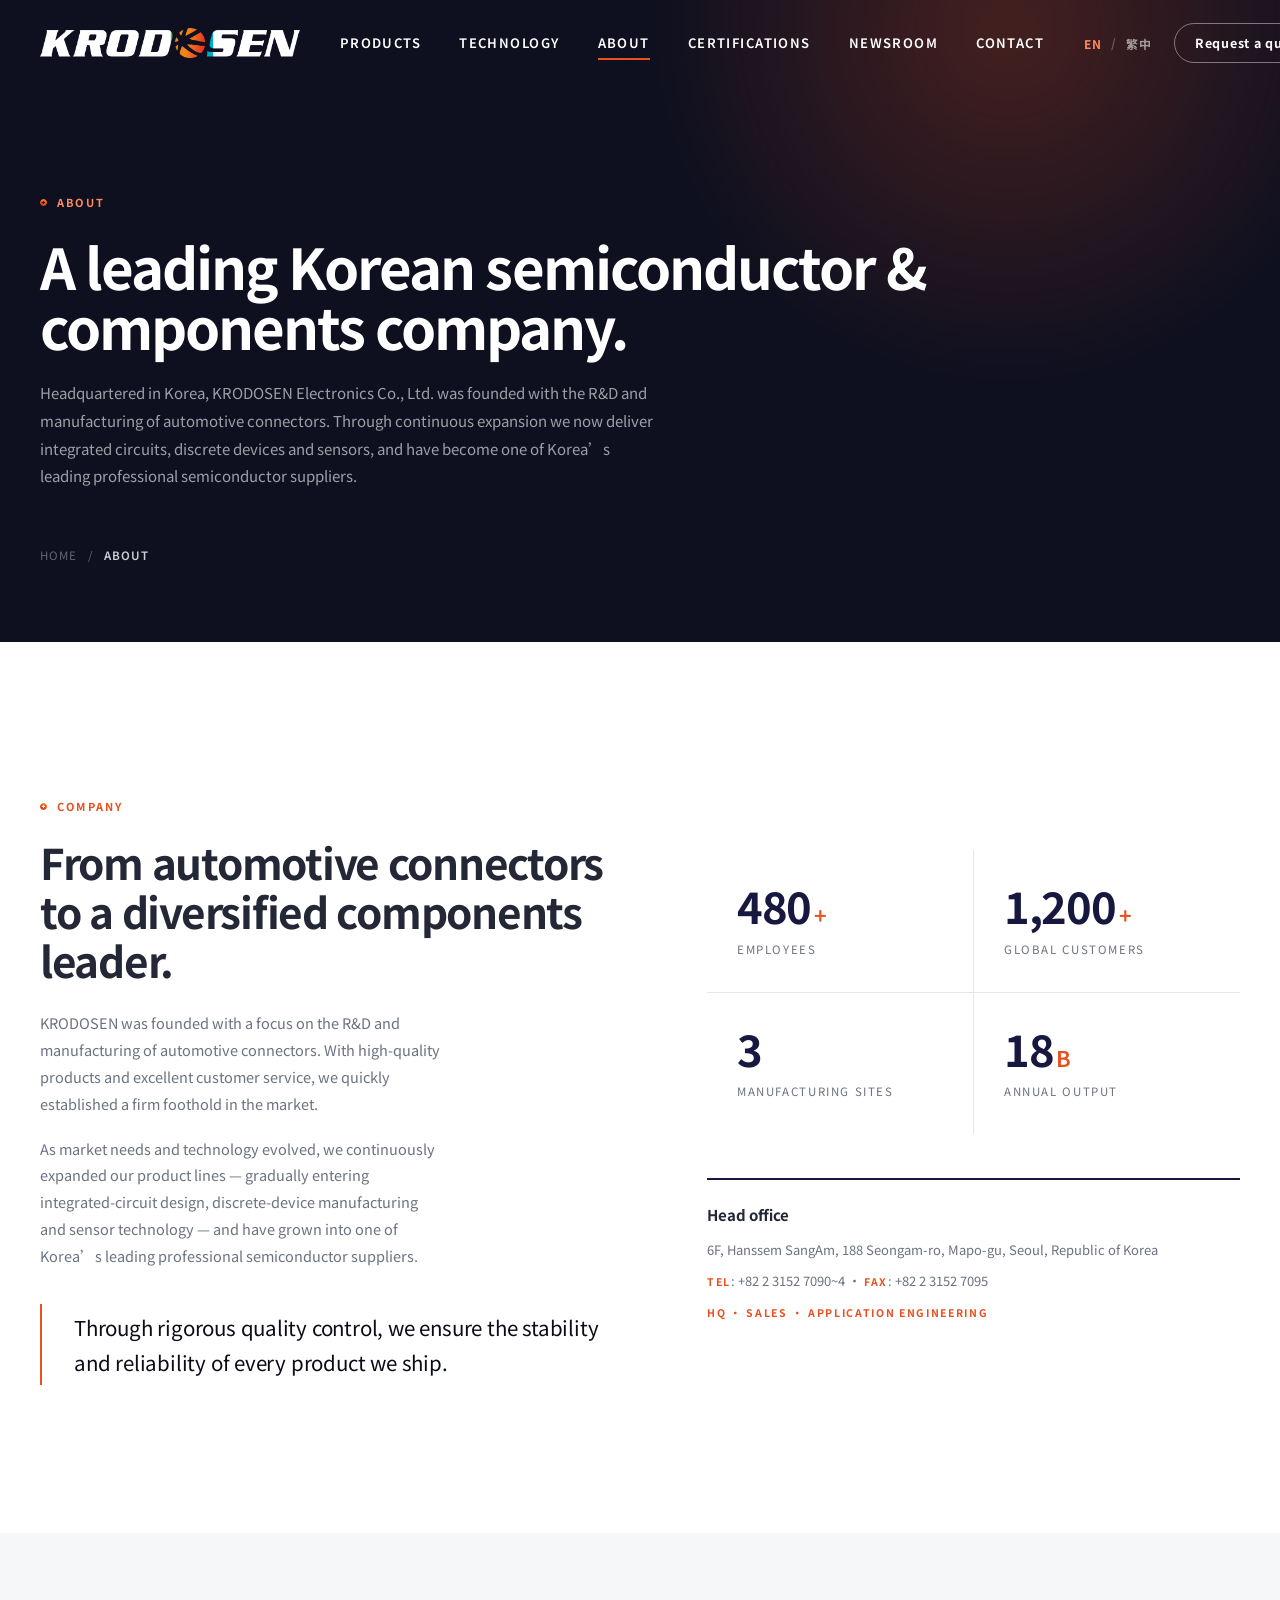
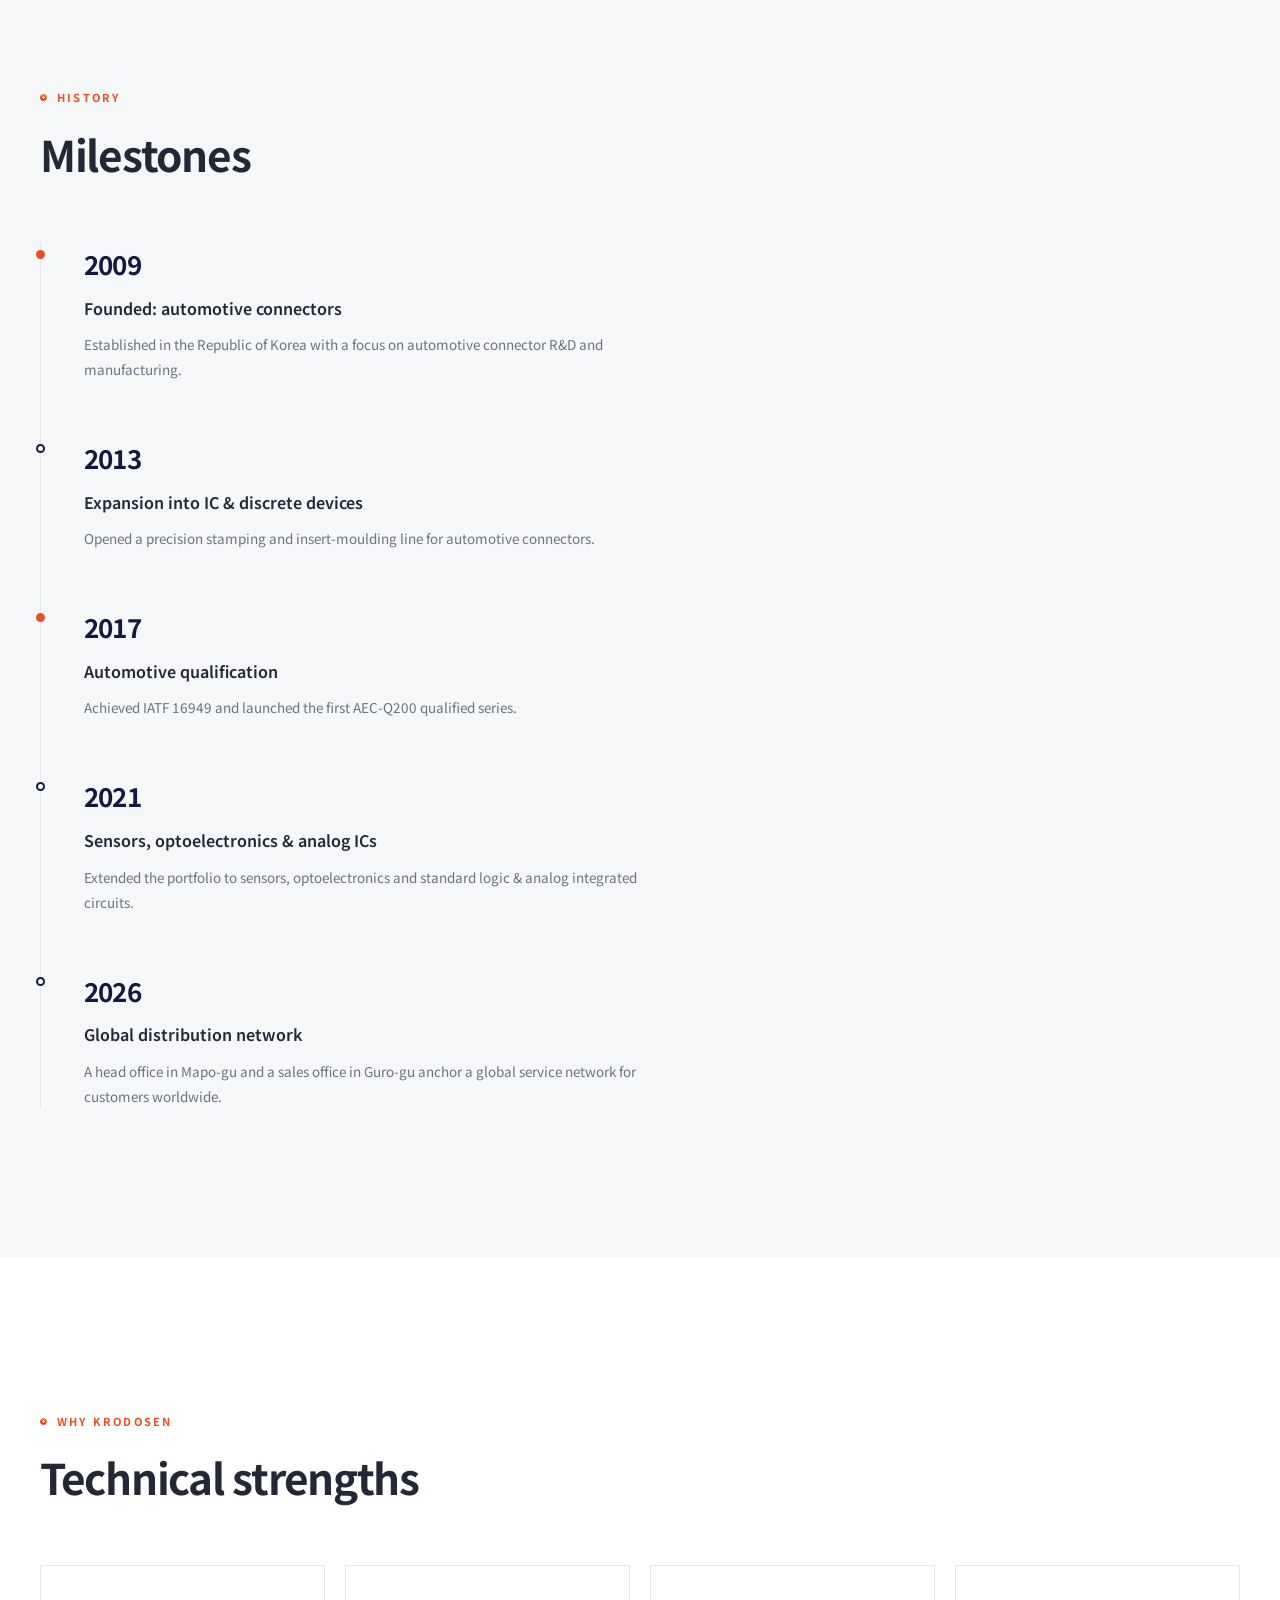
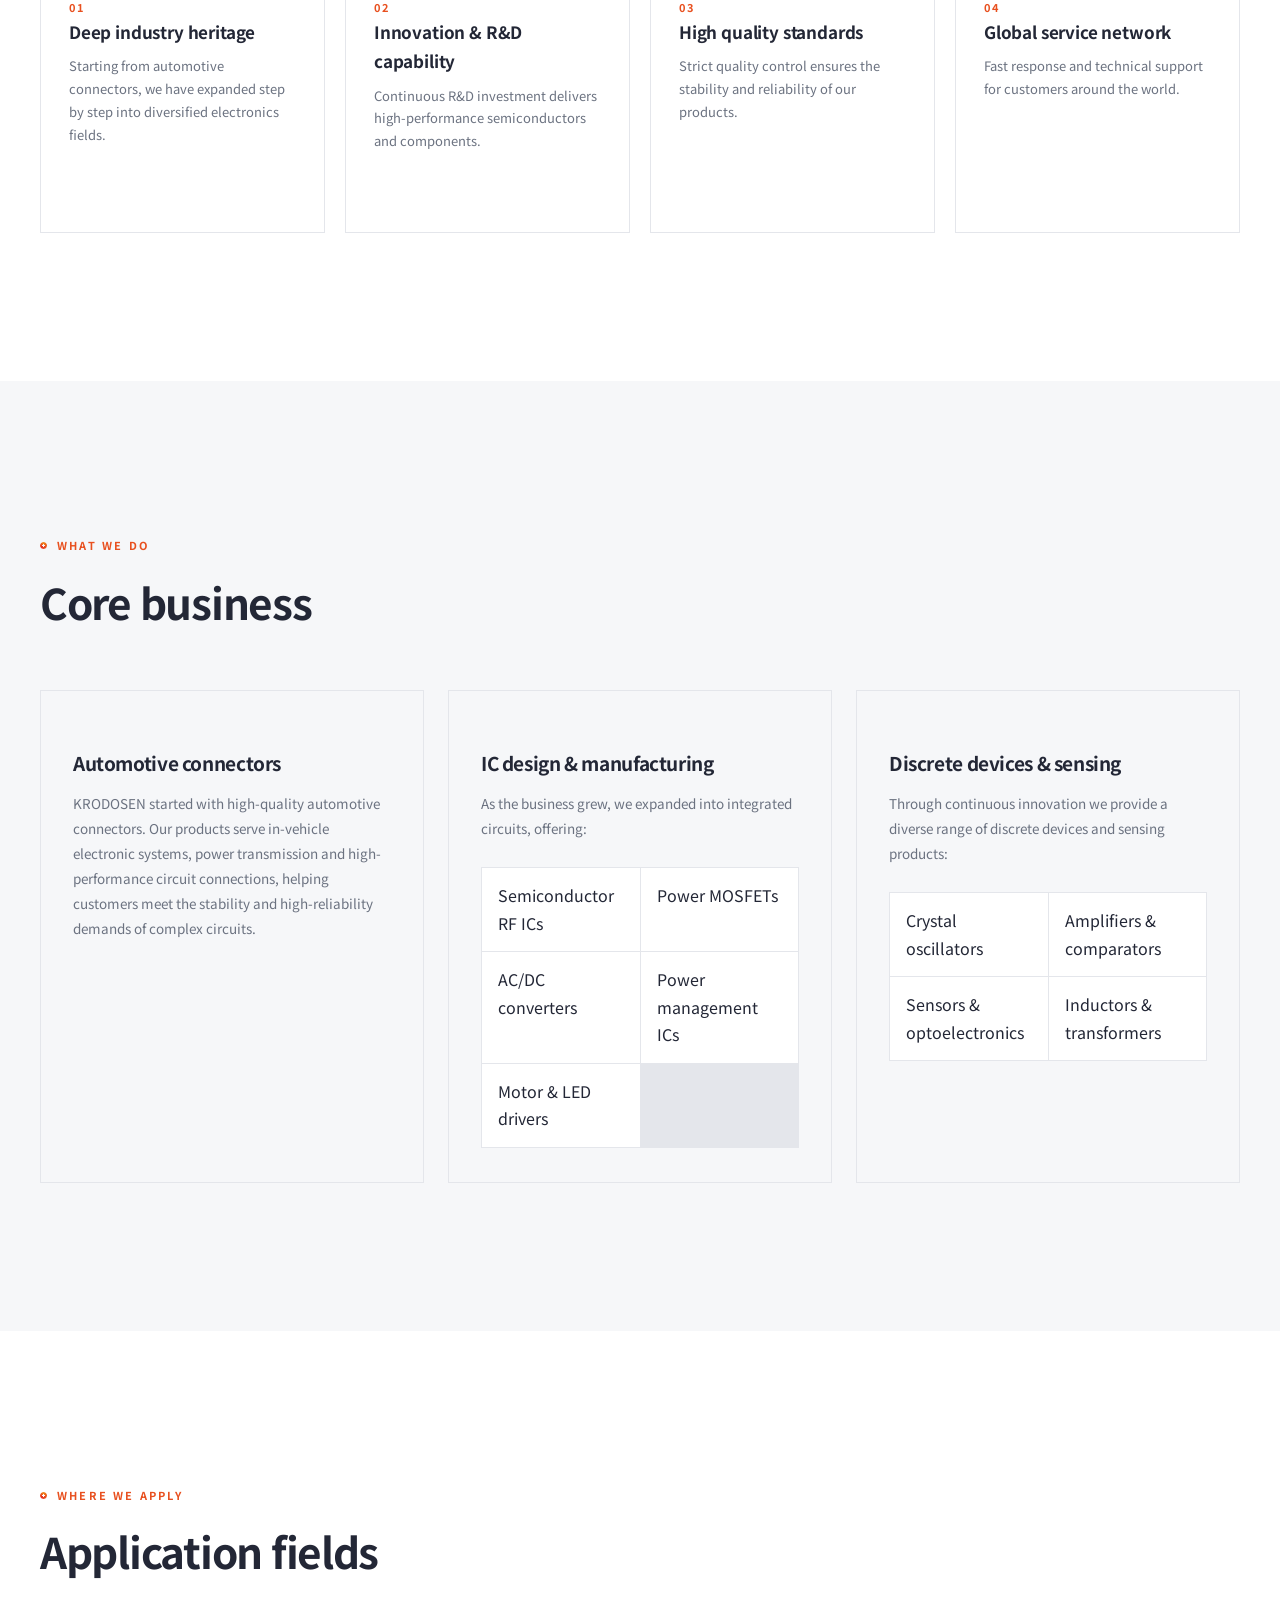
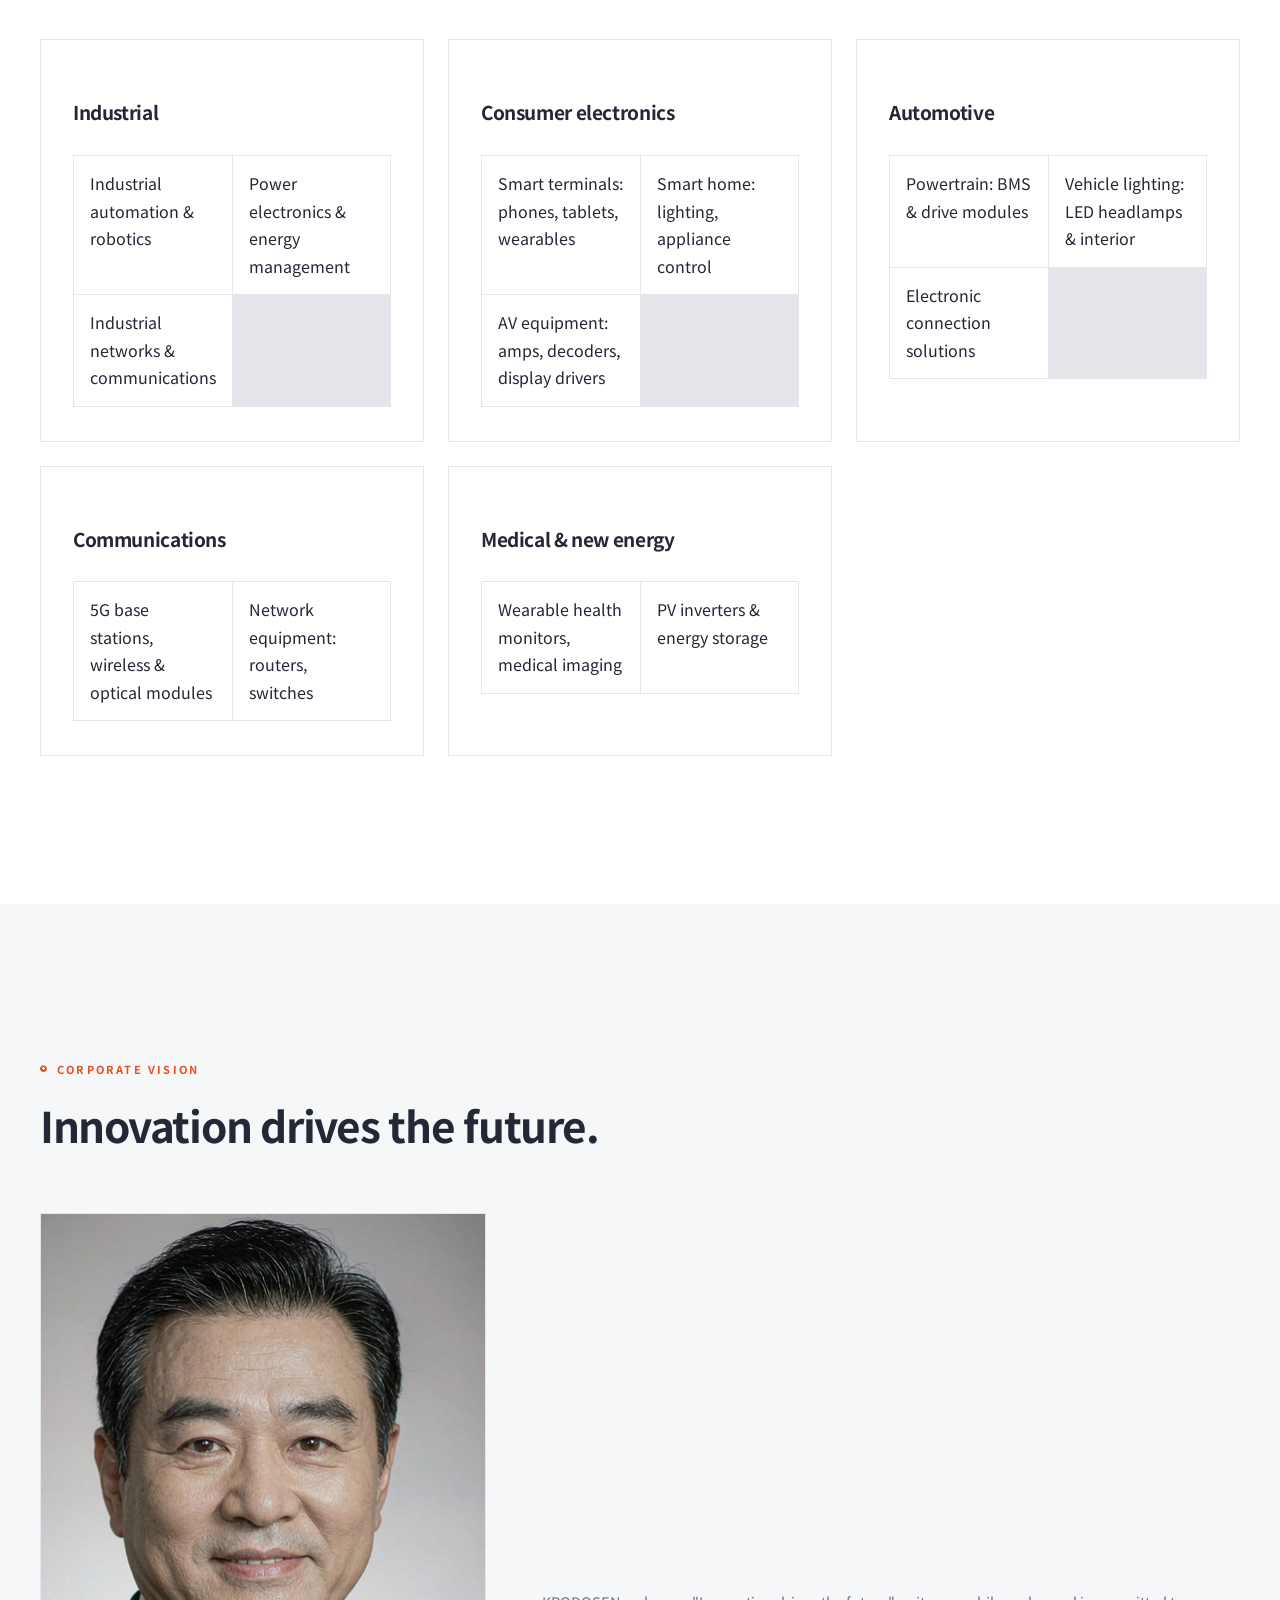
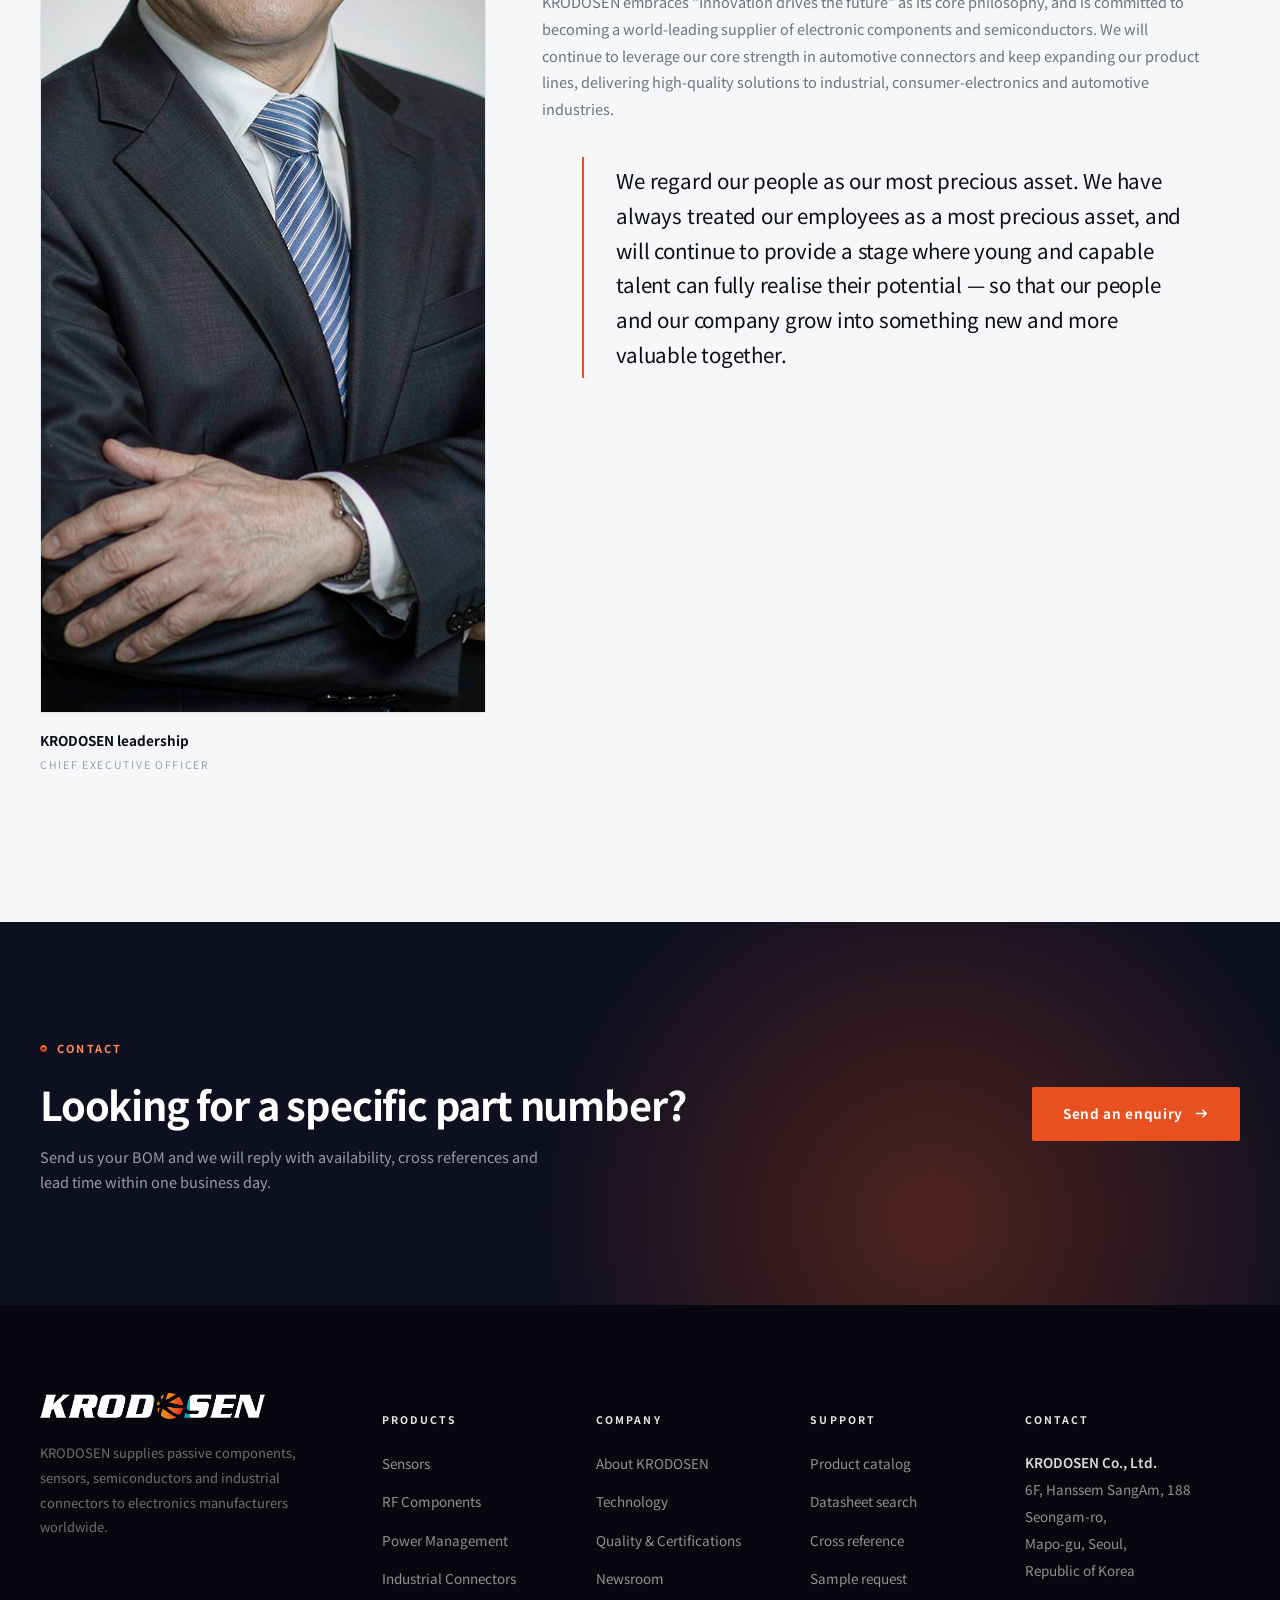
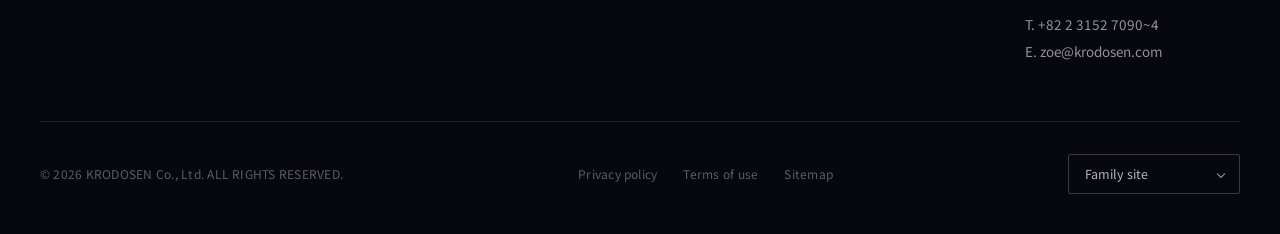
==== commit 6e0ecbdb: "KRODOSEN: clean demo data / package artwork / product overview" ====
--- a/about.html
+++ b/about.html
@@ -9,7 +9,7 @@
 <link rel="preconnect" href="https://cdn.jsdelivr.net">
 <link rel="stylesheet" href="https://cdn.jsdelivr.net/gh/orioncactus/pretendard@v1.3.9/dist/web/variable/pretendardvariable-dynamic-subset.min.css">
 <link rel="stylesheet" href="https://fonts.googleapis.com/css2?family=Noto+Sans+TC:wght@400;500;700&display=swap">
-<link rel="stylesheet" href="assets/css/style.css?v=20261113d">
+<link rel="stylesheet" href="assets/css/style.css?v=20261120a">
 </head>
 <body data-hero="dark">
 
@@ -31,6 +31,7 @@
       </div>
       <div class="nav__item"><a href="technology.html" class="nav__a" data-i18n="nav.tech">Technology</a></div>
       <div class="nav__item"><a href="about.html" class="nav__a is-active" data-i18n="nav.about">About</a></div>
+      <div class="nav__item"><a href="certifications.html" class="nav__a" data-i18n="nav.cert">Certifications</a></div>
       <div class="nav__item"><a href="news.html" class="nav__a" data-i18n="nav.news">Newsroom</a></div>
       <div class="nav__item"><a href="contact.html" class="nav__a" data-i18n="nav.contact">Contact</a></div>
     </nav>
@@ -55,8 +56,8 @@
   <a class="dl-a" href="products.html"><span data-i18n="nav.products">Products</span><span>01</span></a>
   <a class="dl-a" href="technology.html"><span data-i18n="nav.tech">Technology</span><span>02</span></a>
   <a class="dl-a" href="about.html"><span data-i18n="nav.about">About</span><span>03</span></a>
-  <a class="dl-a" href="news.html"><span data-i18n="nav.news">Newsroom</span><span>04</span></a>
-  <a class="dl-a" href="contact.html"><span data-i18n="nav.contact">Contact</span><span>05</span></a>
+  $905$9</a>
+  $906$9</a>
   <div class="drawer__foot">
     <div class="lang" style="margin-bottom:20px">
       <button data-lang="en" class="is-on">EN</button><span>/</span><button data-lang="zh-Hant">繁中</button>
@@ -308,7 +309,7 @@
         <ul>
           <li><a href="about.html" data-i18n="ft.l.about">About KRODOSEN</a></li>
           <li><a href="technology.html" data-i18n="ft.l.tech">Technology</a></li>
-          <li><a href="technology.html#quality" data-i18n="ft.l.quality">Quality &amp; Certifications</a></li>
+          <li><a href="certifications.html" data-i18n="ft.l.quality">Quality &amp; Certifications</a></li>
           <li><a href="news.html" data-i18n="ft.l.news">Newsroom</a></li>
         </ul>
       </div>
@@ -350,9 +351,10 @@
   </div>
 </footer>
 
-<script src="assets/js/i18n.js?v=20261113d"></script>
-<script src="assets/js/cms-config.js?v=20261113d"></script>
-<script src="assets/js/store.js?v=20261113d"></script>
-<script src="assets/js/app.js?v=20261113d"></script>
+<script src="assets/js/i18n.js?v=20261120a"></script>
+<script src="assets/js/cms-config.js?v=20261120a"></script>
+<script src="assets/js/store.js?v=20261120a"></script>
+<script src="assets/js/app.js?v=20261120a"></script>
+<script src="assets/js/track.js?v=20261120a"></script>
 </body>
 </html>
--- a/assets/css/style.css
+++ b/assets/css/style.css
@@ -512,6 +512,8 @@
 .search svg{ position:absolute; left:15px; top:14px; width:16px; height:16px; color:var(--muted-2); }
 
 .ptable{ width:100%; border-collapse:collapse; }
+/* 全部料号都没有规格书时，整列收起（catalog.js 自动判断） */
+body.no-doc-col [data-doc-col]{ display:none !important; }
 .ptable thead th{
   text-align:left; font-size:10.5px; font-weight:700; letter-spacing:.16em; text-transform:uppercase;
   color:var(--muted-2); padding:0 18px 14px; border-bottom:1px solid var(--ink);
